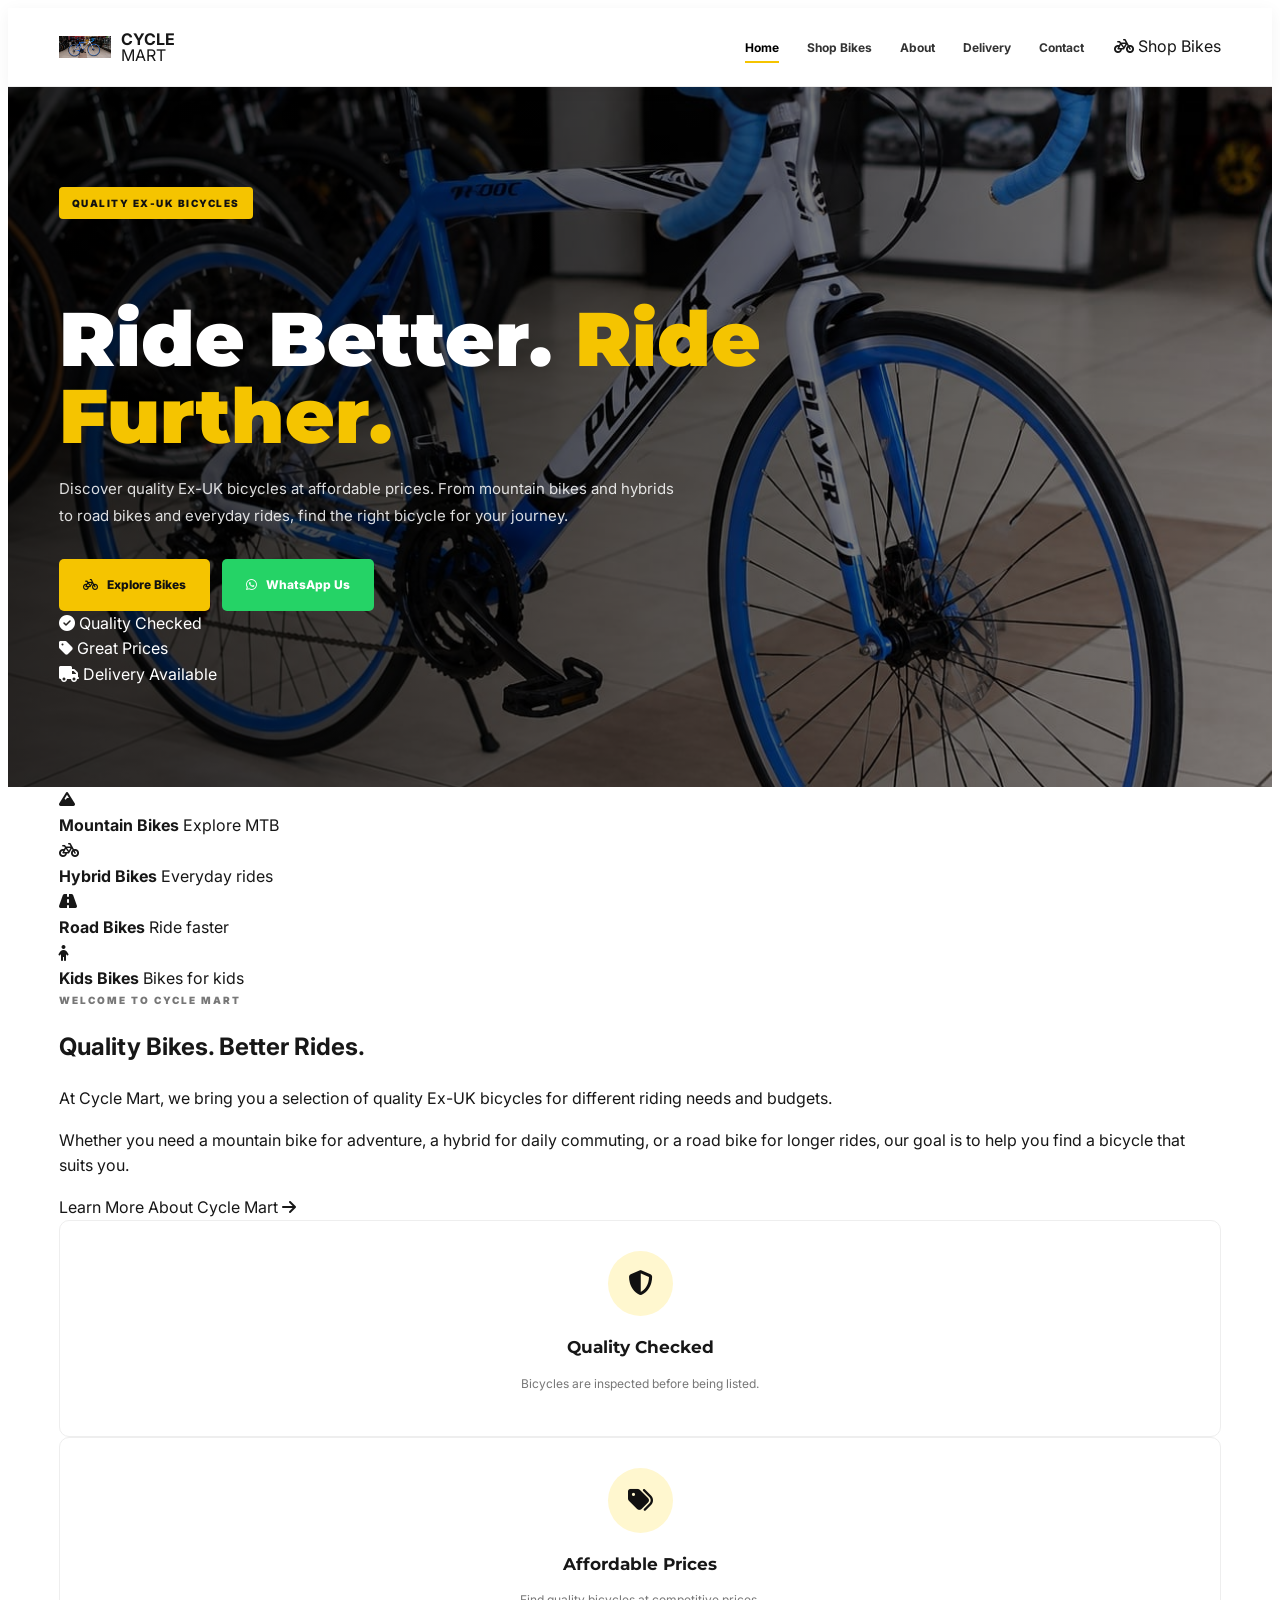
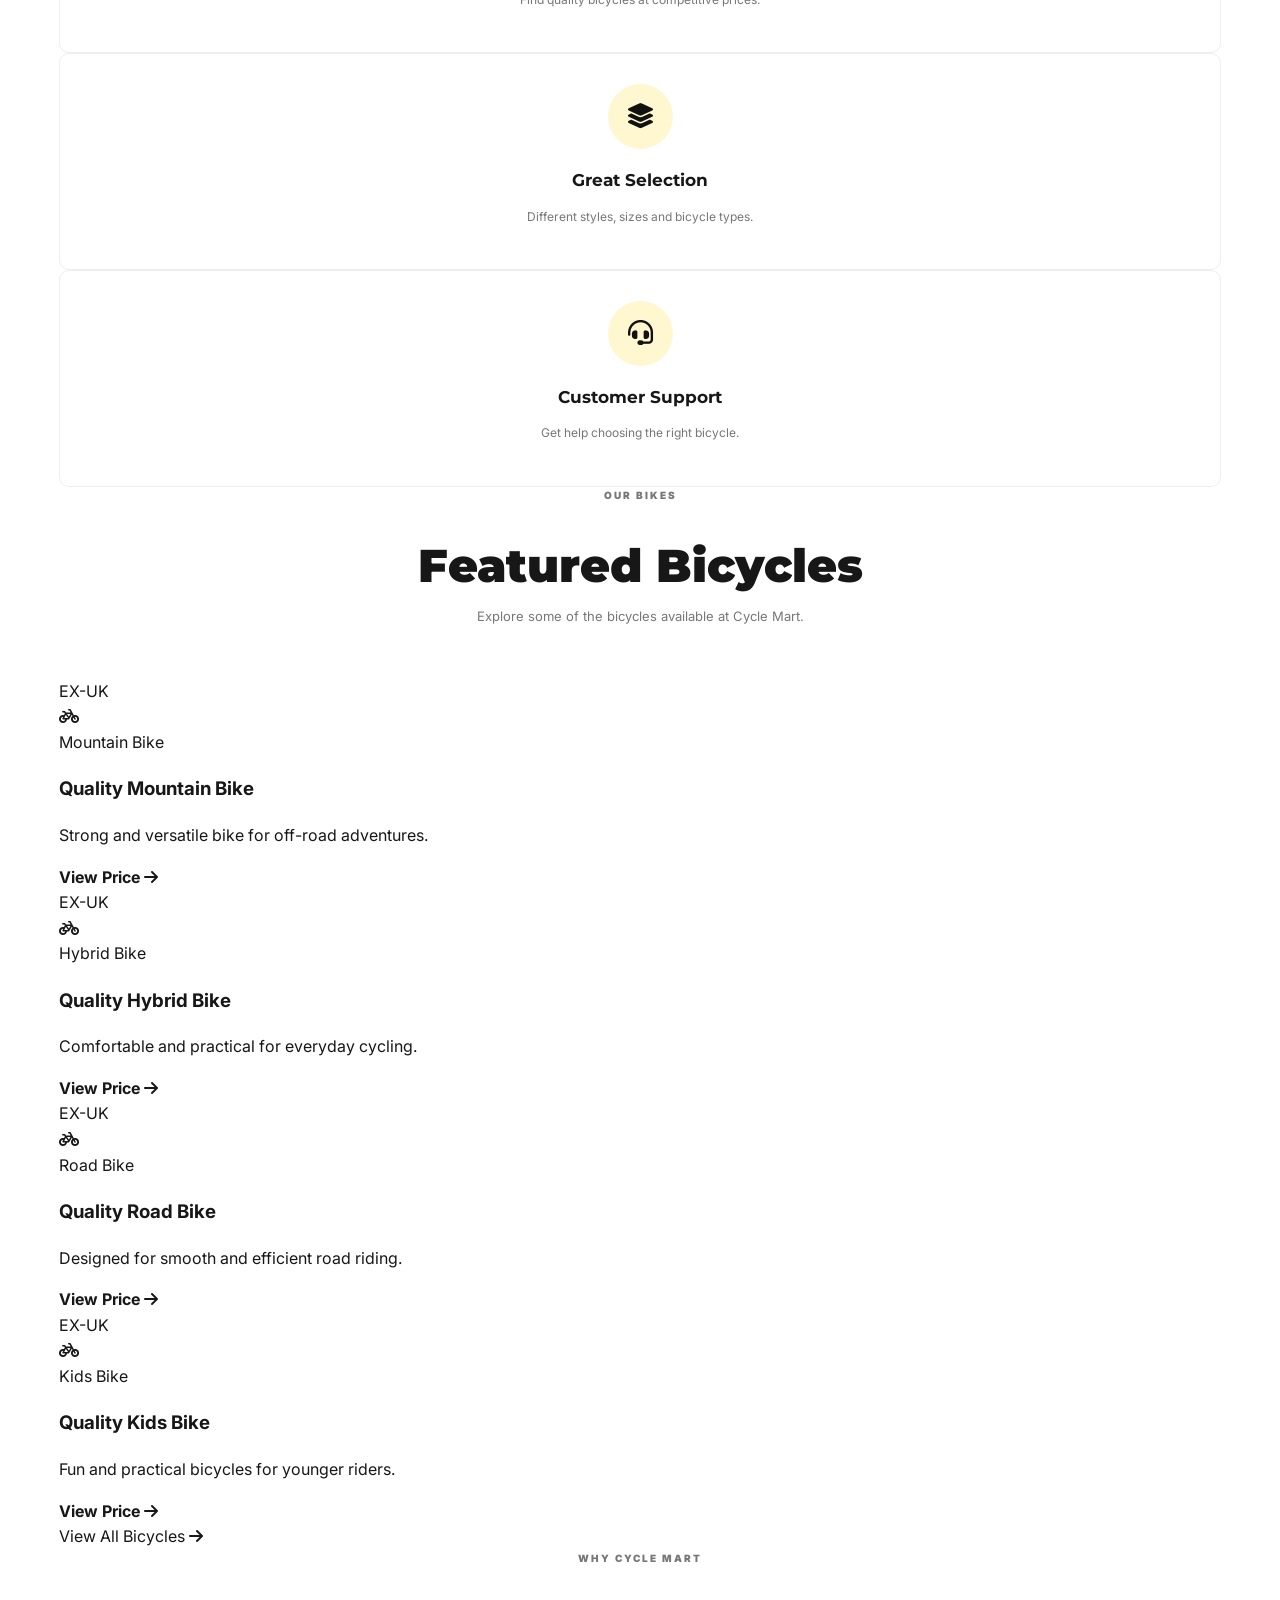
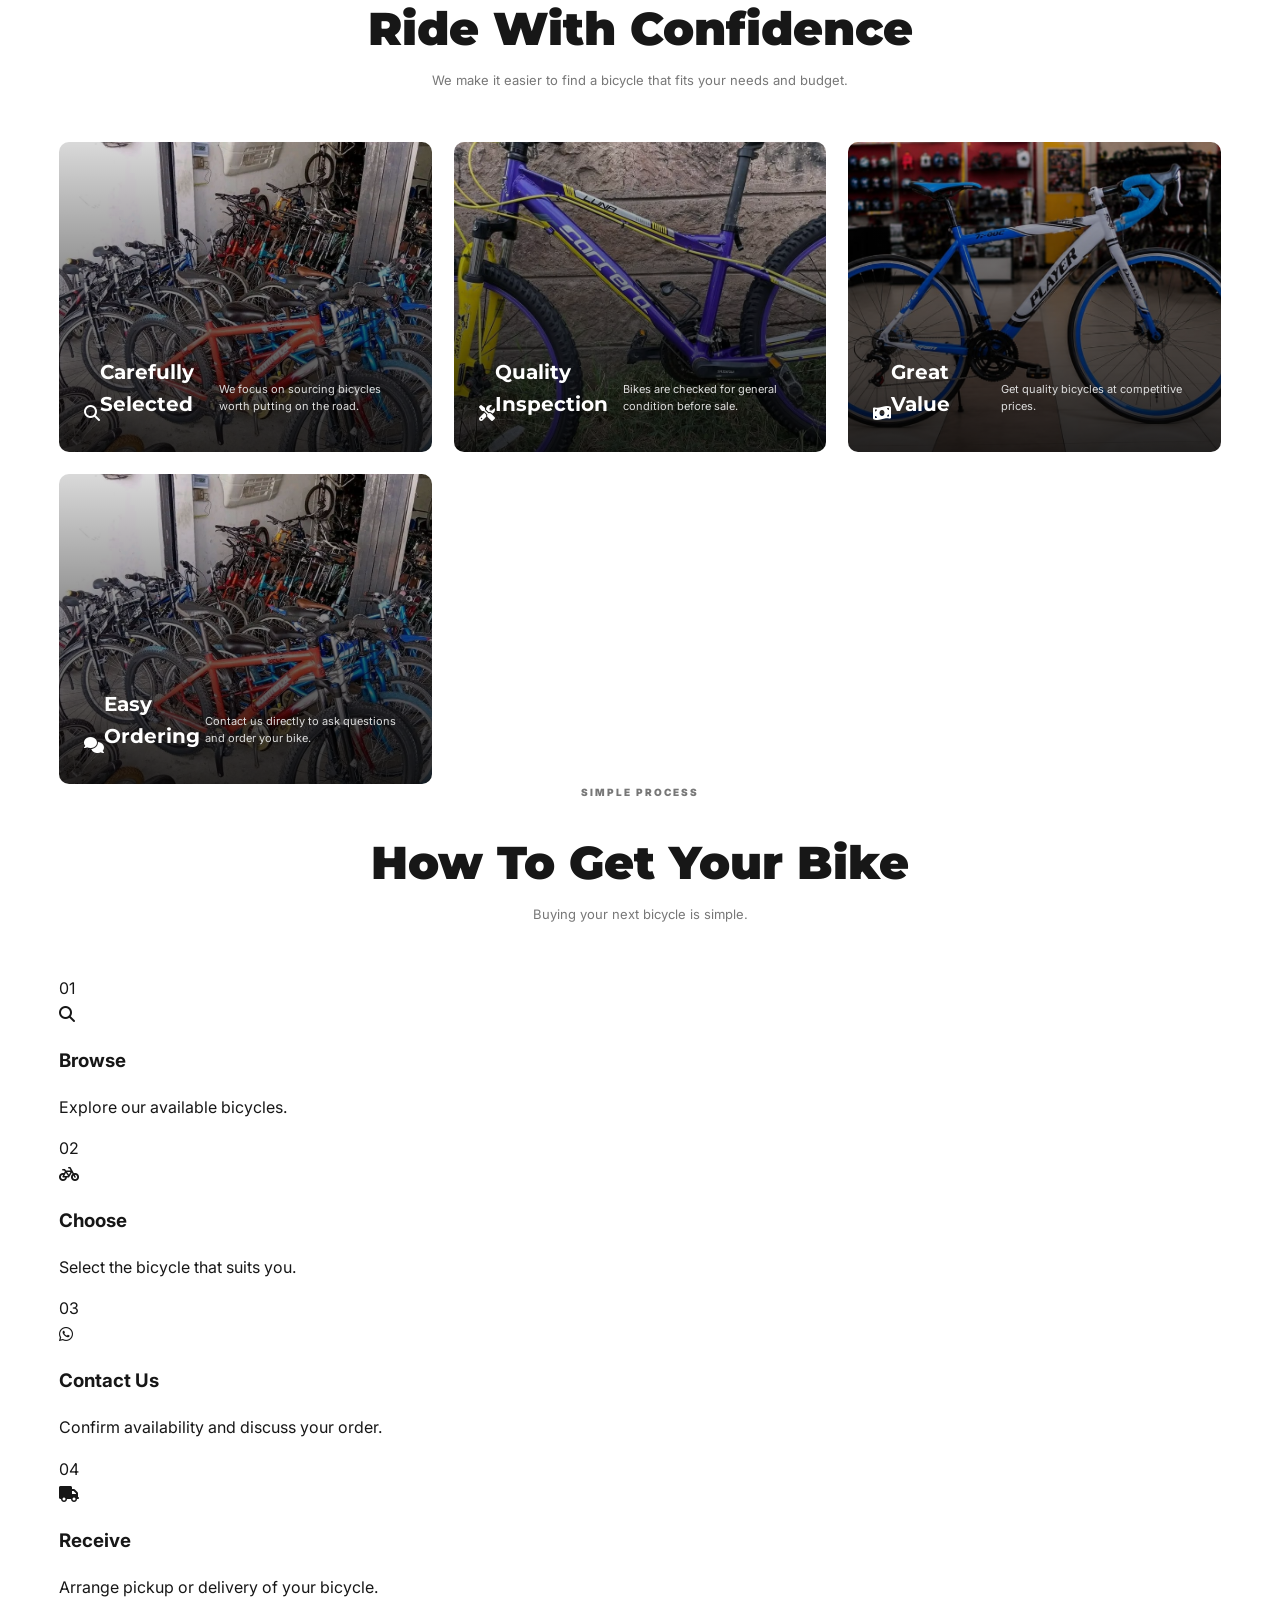
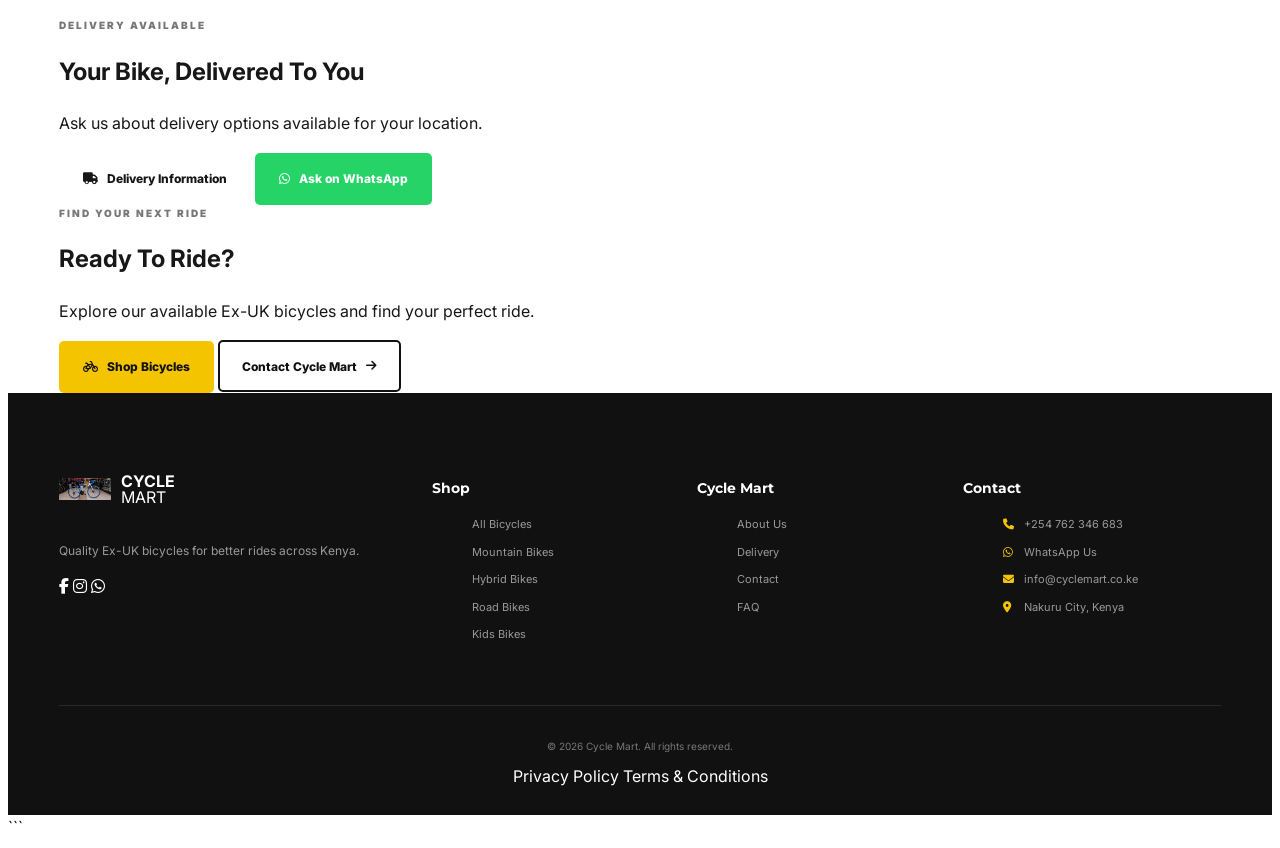
==== index.html @ 70049167 "first commit" ====
<!DOCTYPE html>
<html lang="en">

<head>

    <!-- =====================================================
         BASIC SETTINGS
    ====================================================== -->

    <meta charset="UTF-8">

    <meta
        name="viewport"
        content="width=device-width, initial-scale=1.0"
    >

    <meta
        name="description"
        content="Cycle Mart Kenya offers quality Ex-UK bicycles for sale in Kenya. Shop mountain bikes, hybrid bikes, road bikes, kids bikes and more. Affordable bicycles with delivery available."
    >

    <meta
        name="keywords"
        content="Cycle Mart Kenya, Ex-UK bicycles Kenya, bicycles for sale Kenya, bikes for sale Kenya, used bicycles Kenya, mountain bikes Kenya, hybrid bikes Kenya, road bikes Kenya, bicycles Nakuru, bikes Nakuru"
    >

    <meta
        name="author"
        content="Cycle Mart"
    >

    <meta
        name="robots"
        content="index, follow"
    >

    <meta
        name="googlebot"
        content="index, follow"
    >

    <meta
        name="theme-color"
        content="#e53935"
    >


    <!-- =====================================================
         CANONICAL
    ====================================================== -->

    <link
        rel="canonical"
        href="https://cyclemart.co.ke/"
    >


    <!-- =====================================================
         TITLE
    ====================================================== -->

    <title>
        Cycle Mart Kenya | Quality Ex-UK Bicycles for Sale
    </title>


    <!-- =====================================================
         OPEN GRAPH SEO
    ====================================================== -->

    <meta
        property="og:type"
        content="website"
    >

    <meta
        property="og:title"
        content="Cycle Mart Kenya | Quality Ex-UK Bicycles for Sale"
    >

    <meta
        property="og:description"
        content="Shop quality Ex-UK bicycles in Kenya. Explore mountain bikes, hybrid bikes, road bikes, kids bikes and more at Cycle Mart."
    >

    <meta
        property="og:url"
        content="https://cyclemart.co.ke/"
    >

    <meta
        property="og:site_name"
        content="Cycle Mart"
    >

    <meta
        property="og:image"
        content="https://cyclemart.co.ke/images/hero/hero.jpg"
    >

    <meta
        property="og:image:alt"
        content="Cycle Mart Ex-UK bicycles"
    >

    <meta
        property="og:locale"
        content="en_KE"
    >


    <!-- =====================================================
         TWITTER / X SEO
    ====================================================== -->

    <meta
        name="twitter:card"
        content="summary_large_image"
    >

    <meta
        name="twitter:title"
        content="Cycle Mart Kenya | Quality Ex-UK Bicycles"
    >

    <meta
        name="twitter:description"
        content="Explore quality Ex-UK bicycles at Cycle Mart Kenya. Mountain bikes, hybrid bikes, road bikes, kids bikes and more."
    >

    <meta
        name="twitter:image"
        content="https://cyclemart.co.ke/images/hero/hero.jpg"
    >


    <!-- =====================================================
         GOOGLE FONTS
    ====================================================== -->

    <link
        rel="preconnect"
        href="https://fonts.googleapis.com"
    >

    <link
        rel="preconnect"
        href="https://fonts.gstatic.com"
        crossorigin
    >

    <link
        href="https://fonts.googleapis.com/css2?family=Inter:wght@400;500;600;700;800&family=Montserrat:wght@600;700;800;900&display=swap"
        rel="stylesheet"
    >


    <!-- =====================================================
         FONT AWESOME
    ====================================================== -->

    <link
        rel="stylesheet"
        href="https://cdnjs.cloudflare.com/ajax/libs/font-awesome/6.5.2/css/all.min.css"
    >


    <!-- =====================================================
         CSS
    ====================================================== -->

    <link
        rel="stylesheet"
        href="css/style.css"
    >

    <link
        rel="stylesheet"
        href="css/responsive.css"
    >

    <link
        rel="stylesheet"
        href="css/animations.css"
    >


    <!-- =====================================================
         STRUCTURED DATA
    ====================================================== -->

    <script type="application/ld+json">
    {
        "@context": "https://schema.org",
        "@type": "Store",

        "name": "Cycle Mart",

        "description": "Cycle Mart sells quality Ex-UK bicycles in Kenya, including mountain bikes, hybrid bikes, road bikes, kids bikes and other bicycle types.",

        "url": "https://cyclemart.co.ke/",

        "logo": "https://cyclemart.co.ke/images/logo/cycle-mart-logo.jpg",

        "image": "https://cyclemart.co.ke/images/hero/hero.jpg",

        "telephone": "+254762346683",

        "priceRange": "KSh",

        "currenciesAccepted": "KES",

        "paymentAccepted": "Cash, Mobile Money",

        "areaServed": {
            "@type": "Country",
            "name": "Kenya"
        },

        "address": {
            "@type": "PostalAddress",
            "addressLocality": "Nakuru",
            "addressCountry": "KE"
        },

        "sameAs": []
    }
    </script>

</head>


<body>


    <!-- =====================================================
         HEADER
    ====================================================== -->

    <header class="header">

        <div class="container nav-container">


            <!-- LOGO -->

            <a
                href="index.html"
                class="logo"
                aria-label="Cycle Mart Home"
            >

                <img
                    src="images/logo/cycle-mart-logo.jpg"
                    alt="Cycle Mart Logo"
                >

                <div class="logo-text">

                    <strong>
                        CYCLE
                    </strong>

                    <span>
                        MART
                    </span>

                </div>

            </a>


            <!-- NAVIGATION -->

            <nav
                class="navbar"
                id="navbar"
                aria-label="Main navigation"
            >

                <ul class="nav-links">

                    <li>
                        <a
                            href="index.html"
                            class="active"
                        >
                            Home
                        </a>
                    </li>

                    <li>
                        <a href="shop.html">
                            Shop Bikes
                        </a>
                    </li>

                    <li>
                        <a href="about.html">
                            About
                        </a>
                    </li>

                    <li>
                        <a href="delivery.html">
                            Delivery
                        </a>
                    </li>

                    <li>
                        <a href="contact.html">
                            Contact
                        </a>
                    </li>

                </ul>

            </nav>


            <!-- NAV ACTIONS -->

            <div class="nav-actions">

                <a
                    href="shop.html"
                    class="nav-shop-button"
                >

                    <i class="fa-solid fa-bicycle"></i>

                    Shop Bikes

                </a>


                <button
                    type="button"
                    class="menu-toggle"
                    id="menuToggle"
                    aria-label="Open navigation menu"
                    aria-expanded="false"
                >

                    <span></span>
                    <span></span>
                    <span></span>

                </button>

            </div>

        </div>

    </header>


    <!-- =====================================================
         MAIN
    ====================================================== -->

    <main>


        <!-- =================================================
             HERO SECTION
        ================================================== -->

        <section
            class="hero"
            style="
                background-image:
                    linear-gradient(
                        90deg,
                        rgba(0, 0, 0, 0.80),
                        rgba(0, 0, 0, 0.38)
                    ),
                    url('images/hero/hero.jpg');
                background-position: center center;
                background-size: cover;
                background-repeat: no-repeat;
            "
        >

            <div class="hero-overlay"></div>

            <div class="container hero-container">

                <div class="hero-content">

                    <span class="hero-label">
                        QUALITY EX-UK BICYCLES
                    </span>


                    <h1>
                        Ride Better.
                        <span>Ride Further.</span>
                    </h1>


                    <p>
                        Discover quality Ex-UK bicycles
                        at affordable prices. From mountain
                        bikes and hybrids to road bikes and
                        everyday rides, find the right bicycle
                        for your journey.
                    </p>


                    <div class="hero-buttons">

                        <a
                            href="shop.html"
                            class="btn btn-primary"
                        >

                            <i class="fa-solid fa-bicycle"></i>

                            Explore Bikes

                        </a>


                        <a
                            href="https://wa.me/254762346683?text=Hello%20Cycle%20Mart%2C%20I%20would%20like%20to%20see%20your%20available%20bicycles"
                            class="btn btn-whatsapp"
                            target="_blank"
                            rel="noopener noreferrer"
                        >

                            <i class="fa-brands fa-whatsapp"></i>

                            WhatsApp Us

                        </a>

                    </div>


                    <!-- HERO TRUST POINTS -->

                    <div class="hero-trust">

                        <div class="trust-item">

                            <i class="fa-solid fa-circle-check"></i>

                            <span>
                                Quality Checked
                            </span>

                        </div>


                        <div class="trust-item">

                            <i class="fa-solid fa-tag"></i>

                            <span>
                                Great Prices
                            </span>

                        </div>


                        <div class="trust-item">

                            <i class="fa-solid fa-truck"></i>

                            <span>
                                Delivery Available
                            </span>

                        </div>

                    </div>

                </div>

            </div>

        </section>


        <!-- =================================================
             QUICK CATEGORY BAR
        ================================================== -->

        <section class="category-bar">

            <div class="container">

                <div class="category-grid">


                    <a
                        href="shop.html?category=mountain"
                        class="category-item"
                    >

                        <div class="category-icon">

                            <i class="fa-solid fa-mountain"></i>

                        </div>

                        <div>

                            <strong>
                                Mountain Bikes
                            </strong>

                            <span>
                                Explore MTB
                            </span>

                        </div>

                    </a>


                    <a
                        href="shop.html?category=hybrid"
                        class="category-item"
                    >

                        <div class="category-icon">

                            <i class="fa-solid fa-bicycle"></i>

                        </div>

                        <div>

                            <strong>
                                Hybrid Bikes
                            </strong>

                            <span>
                                Everyday rides
                            </span>

                        </div>

                    </a>


                    <a
                        href="shop.html?category=road"
                        class="category-item"
                    >

                        <div class="category-icon">

                            <i class="fa-solid fa-road"></i>

                        </div>

                        <div>

                            <strong>
                                Road Bikes
                            </strong>

                            <span>
                                Ride faster
                            </span>

                        </div>

                    </a>


                    <a
                        href="shop.html?category=kids"
                        class="category-item"
                    >

                        <div class="category-icon">

                            <i class="fa-solid fa-child"></i>

                        </div>

                        <div>

                            <strong>
                                Kids Bikes
                            </strong>

                            <span>
                                Bikes for kids
                            </span>

                        </div>

                    </a>

                </div>

            </div>

        </section>


        <!-- =================================================
             INTRODUCTION
        ================================================== -->

        <section class="intro-section">

            <div class="container">

                <div class="intro-grid">


                    <div class="intro-content">

                        <span class="section-label">
                            WELCOME TO CYCLE MART
                        </span>


                        <h2>
                            Quality Bikes.
                            <span>Better Rides.</span>
                        </h2>


                        <p>
                            At Cycle Mart, we bring you a
                            selection of quality Ex-UK bicycles
                            for different riding needs and
                            budgets.
                        </p>


                        <p>
                            Whether you need a mountain bike
                            for adventure, a hybrid for daily
                            commuting, or a road bike for
                            longer rides, our goal is to help
                            you find a bicycle that suits you.
                        </p>


                        <a
                            href="about.html"
                            class="text-link"
                        >

                            Learn More About Cycle Mart

                            <i class="fa-solid fa-arrow-right"></i>

                        </a>

                    </div>


                    <div class="intro-features">


                        <div class="feature-card">

                            <div class="feature-icon">

                                <i class="fa-solid fa-shield-halved"></i>

                            </div>

                            <div>

                                <h3>
                                    Quality Checked
                                </h3>

                                <p>
                                    Bicycles are inspected
                                    before being listed.
                                </p>

                            </div>

                        </div>


                        <div class="feature-card">

                            <div class="feature-icon">

                                <i class="fa-solid fa-tags"></i>

                            </div>

                            <div>

                                <h3>
                                    Affordable Prices
                                </h3>

                                <p>
                                    Find quality bicycles
                                    at competitive prices.
                                </p>

                            </div>

                        </div>


                        <div class="feature-card">

                            <div class="feature-icon">

                                <i class="fa-solid fa-layer-group"></i>

                            </div>

                            <div>

                                <h3>
                                    Great Selection
                                </h3>

                                <p>
                                    Different styles, sizes
                                    and bicycle types.
                                </p>

                            </div>

                        </div>


                        <div class="feature-card">

                            <div class="feature-icon">

                                <i class="fa-solid fa-headset"></i>

                            </div>

                            <div>

                                <h3>
                                    Customer Support
                                </h3>

                                <p>
                                    Get help choosing the
                                    right bicycle.
                                </p>

                            </div>

                        </div>

                    </div>

                </div>

            </div>

        </section>


        <!-- =================================================
             FEATURED BIKES
        ================================================== -->

        <section class="featured-section">

            <div class="container">


                <div class="section-heading">

                    <span class="section-label">
                        OUR BIKES
                    </span>

                    <h2>
                        Featured Bicycles
                    </h2>

                    <p>
                        Explore some of the bicycles
                        available at Cycle Mart.
                    </p>

                </div>


                <div
                    class="featured-grid"
                    id="featuredProducts"
                >


                    <!-- BIKE 1 -->

                    <article class="bike-card">

                        <div class="bike-image">

                            <span class="bike-badge">
                                EX-UK
                            </span>

                            <div class="bike-placeholder">

                                <i class="fa-solid fa-bicycle"></i>

                            </div>

                        </div>


                        <div class="bike-info">

                            <span class="bike-category">
                                Mountain Bike
                            </span>

                            <h3>
                                Quality Mountain Bike
                            </h3>

                            <p>
                                Strong and versatile bike
                                for off-road adventures.
                            </p>


                            <div class="bike-bottom">

                                <strong>
                                    View Price
                                </strong>

                                <a
                                    href="shop.html?category=mountain"
                                    aria-label="View mountain bikes"
                                >

                                    <i class="fa-solid fa-arrow-right"></i>

                                </a>

                            </div>

                        </div>

                    </article>


                    <!-- BIKE 2 -->

                    <article class="bike-card">

                        <div class="bike-image">

                            <span class="bike-badge">
                                EX-UK
                            </span>

                            <div class="bike-placeholder">

                                <i class="fa-solid fa-bicycle"></i>

                            </div>

                        </div>


                        <div class="bike-info">

                            <span class="bike-category">
                                Hybrid Bike
                            </span>

                            <h3>
                                Quality Hybrid Bike
                            </h3>

                            <p>
                                Comfortable and practical
                                for everyday cycling.
                            </p>


                            <div class="bike-bottom">

                                <strong>
                                    View Price
                                </strong>

                                <a
                                    href="shop.html?category=hybrid"
                                    aria-label="View hybrid bikes"
                                >

                                    <i class="fa-solid fa-arrow-right"></i>

                                </a>

                            </div>

                        </div>

                    </article>


                    <!-- BIKE 3 -->

                    <article class="bike-card">

                        <div class="bike-image">

                            <span class="bike-badge">
                                EX-UK
                            </span>

                            <div class="bike-placeholder">

                                <i class="fa-solid fa-bicycle"></i>

                            </div>

                        </div>


                        <div class="bike-info">

                            <span class="bike-category">
                                Road Bike
                            </span>

                            <h3>
                                Quality Road Bike
                            </h3>

                            <p>
                                Designed for smooth and
                                efficient road riding.
                            </p>


                            <div class="bike-bottom">

                                <strong>
                                    View Price
                                </strong>

                                <a
                                    href="shop.html?category=road"
                                    aria-label="View road bikes"
                                >

                                    <i class="fa-solid fa-arrow-right"></i>

                                </a>

                            </div>

                        </div>

                    </article>


                    <!-- BIKE 4 -->

                    <article class="bike-card">

                        <div class="bike-image">

                            <span class="bike-badge">
                                EX-UK
                            </span>

                            <div class="bike-placeholder">

                                <i class="fa-solid fa-bicycle"></i>

                            </div>

                        </div>


                        <div class="bike-info">

                            <span class="bike-category">
                                Kids Bike
                            </span>

                            <h3>
                                Quality Kids Bike
                            </h3>

                            <p>
                                Fun and practical bicycles
                                for younger riders.
                            </p>


                            <div class="bike-bottom">

                                <strong>
                                    View Price
                                </strong>

                                <a
                                    href="shop.html?category=kids"
                                    aria-label="View kids bikes"
                                >

                                    <i class="fa-solid fa-arrow-right"></i>

                                </a>

                            </div>

                        </div>

                    </article>

                </div>


                <div class="section-button">

                    <a
                        href="shop.html"
                        class="dark-button"
                    >

                        View All Bicycles

                        <i class="fa-solid fa-arrow-right"></i>

                    </a>

                </div>

            </div>

        </section>


        <!-- =================================================
             WHY CHOOSE US
        ================================================== -->

        <section class="why-section">

            <div class="container">


                <div class="section-heading light-heading">

                    <span class="section-label">
                        WHY CYCLE MART
                    </span>

                    <h2>
                        Ride With Confidence
                    </h2>

                    <p>
                        We make it easier to find a bicycle
                        that fits your needs and budget.
                    </p>

                </div>


                <div class="why-grid">


                    <div class="why-card">

                        <div class="why-icon">

                            <i class="fa-solid fa-magnifying-glass"></i>

                        </div>

                        <h3>
                            Carefully Selected
                        </h3>

                        <p>
                            We focus on sourcing bicycles
                            worth putting on the road.
                        </p>

                    </div>


                    <div class="why-card">

                        <div class="why-icon">

                            <i class="fa-solid fa-screwdriver-wrench"></i>

                        </div>

                        <h3>
                            Quality Inspection
                        </h3>

                        <p>
                            Bikes are checked for general
                            condition before sale.
                        </p>

                    </div>


                    <div class="why-card">

                        <div class="why-icon">

                            <i class="fa-solid fa-money-bill-wave"></i>

                        </div>

                        <h3>
                            Great Value
                        </h3>

                        <p>
                            Get quality bicycles at
                            competitive prices.
                        </p>

                    </div>


                    <div class="why-card">

                        <div class="why-icon">

                            <i class="fa-solid fa-comments"></i>

                        </div>

                        <h3>
                            Easy Ordering
                        </h3>

                        <p>
                            Contact us directly to ask
                            questions and order your bike.
                        </p>

                    </div>

                </div>

            </div>

        </section>


        <!-- =================================================
             HOW IT WORKS
        ================================================== -->

        <section class="how-section">

            <div class="container">


                <div class="section-heading">

                    <span class="section-label">
                        SIMPLE PROCESS
                    </span>

                    <h2>
                        How To Get Your Bike
                    </h2>

                    <p>
                        Buying your next bicycle is simple.
                    </p>

                </div>


                <div class="steps-grid">


                    <div class="step">

                        <div class="step-number">
                            01
                        </div>

                        <i class="fa-solid fa-magnifying-glass"></i>

                        <h3>
                            Browse
                        </h3>

                        <p>
                            Explore our available
                            bicycles.
                        </p>

                    </div>


                    <div class="step">

                        <div class="step-number">
                            02
                        </div>

                        <i class="fa-solid fa-bicycle"></i>

                        <h3>
                            Choose
                        </h3>

                        <p>
                            Select the bicycle that
                            suits you.
                        </p>

                    </div>


                    <div class="step">

                        <div class="step-number">
                            03
                        </div>

                        <i class="fa-brands fa-whatsapp"></i>

                        <h3>
                            Contact Us
                        </h3>

                        <p>
                            Confirm availability and
                            discuss your order.
                        </p>

                    </div>


                    <div class="step">

                        <div class="step-number">
                            04
                        </div>

                        <i class="fa-solid fa-truck"></i>

                        <h3>
                            Receive
                        </h3>

                        <p>
                            Arrange pickup or delivery
                            of your bicycle.
                        </p>

                    </div>

                </div>

            </div>

        </section>


        <!-- =================================================
             DELIVERY CTA
        ================================================== -->

        <section class="delivery-cta">

            <div class="container">

                <div class="delivery-cta-content">


                    <div>

                        <span class="section-label">
                            DELIVERY AVAILABLE
                        </span>

                        <h2>
                            Your Bike, Delivered To You
                        </h2>

                        <p>
                            Ask us about delivery options
                            available for your location.
                        </p>

                    </div>


                    <div class="delivery-cta-actions">

                        <a
                            href="delivery.html"
                            class="btn btn-light"
                        >

                            <i class="fa-solid fa-truck"></i>

                            Delivery Information

                        </a>


                        <a
                            href="https://wa.me/254762346683?text=Hello%20Cycle%20Mart%2C%20I%20would%20like%20to%20ask%20about%20bicycle%20delivery"
                            class="btn btn-whatsapp"
                            target="_blank"
                            rel="noopener noreferrer"
                        >

                            <i class="fa-brands fa-whatsapp"></i>

                            Ask on WhatsApp

                        </a>

                    </div>

                </div>

            </div>

        </section>


        <!-- =================================================
             FINAL CTA
        ================================================== -->

        <section class="final-cta">

            <div class="container">

                <div class="final-cta-content">

                    <span class="section-label">
                        FIND YOUR NEXT RIDE
                    </span>


                    <h2>
                        Ready To Ride?
                    </h2>


                    <p>
                        Explore our available Ex-UK bicycles
                        and find your perfect ride.
                    </p>


                    <div class="final-buttons">

                        <a
                            href="shop.html"
                            class="btn btn-primary"
                        >

                            <i class="fa-solid fa-bicycle"></i>

                            Shop Bicycles

                        </a>


                        <a
                            href="contact.html"
                            class="btn btn-outline"
                        >

                            Contact Cycle Mart

                            <i class="fa-solid fa-arrow-right"></i>

                        </a>

                    </div>

                </div>

            </div>

        </section>

    </main>


    <!-- =====================================================
         FOOTER
    ====================================================== -->

    <footer class="footer">

        <div class="container">

            <div class="footer-grid">


                <!-- BRAND -->

                <div class="footer-brand">

                    <a
                        href="index.html"
                        class="logo"
                    >

                        <img
                            src="images/logo/cycle-mart-logo.jpg"
                            alt="Cycle Mart Logo"
                        >

                        <div class="logo-text">

                            <strong>
                                CYCLE
                            </strong>

                            <span>
                                MART
                            </span>

                        </div>

                    </a>


                    <p>
                        Quality Ex-UK bicycles for
                        better rides across Kenya.
                    </p>


                    <div class="footer-socials">

                        <a
                            href="#"
                            aria-label="Facebook"
                        >

                            <i class="fa-brands fa-facebook-f"></i>

                        </a>


                        <a
                            href="#"
                            aria-label="Instagram"
                        >

                            <i class="fa-brands fa-instagram"></i>

                        </a>


                        <a
                            href="https://wa.me/254762346683"
                            aria-label="WhatsApp"
                            target="_blank"
                            rel="noopener noreferrer"
                        >

                            <i class="fa-brands fa-whatsapp"></i>

                        </a>

                    </div>

                </div>


                <!-- SHOP -->

                <div class="footer-column">

                    <h3>
                        Shop
                    </h3>

                    <ul>

                        <li>
                            <a href="shop.html">
                                All Bicycles
                            </a>
                        </li>

                        <li>
                            <a href="shop.html?category=mountain">
                                Mountain Bikes
                            </a>
                        </li>

                        <li>
                            <a href="shop.html?category=hybrid">
                                Hybrid Bikes
                            </a>
                        </li>

                        <li>
                            <a href="shop.html?category=road">
                                Road Bikes
                            </a>
                        </li>

                        <li>
                            <a href="shop.html?category=kids">
                                Kids Bikes
                            </a>
                        </li>

                    </ul>

                </div>


                <!-- COMPANY -->

                <div class="footer-column">

                    <h3>
                        Cycle Mart
                    </h3>

                    <ul>

                        <li>
                            <a href="about.html">
                                About Us
                            </a>
                        </li>

                        <li>
                            <a href="delivery.html">
                                Delivery
                            </a>
                        </li>

                        <li>
                            <a href="contact.html">
                                Contact
                            </a>
                        </li>

                        <li>
                            <a href="faq.html">
                                FAQ
                            </a>
                        </li>

                    </ul>

                </div>


                <!-- CONTACT -->

                <div class="footer-column">

                    <h3>
                        Contact
                    </h3>

                    <ul>

                        <li>

                            <i class="fa-solid fa-phone"></i>

                            <a href="tel:+254762346683">
                                +254 762 346 683
                            </a>

                        </li>


                        <li>

                            <i class="fa-brands fa-whatsapp"></i>

                            <a
                                href="https://wa.me/254762346683"
                                target="_blank"
                                rel="noopener noreferrer"
                            >
                                WhatsApp Us
                            </a>

                        </li>


                        <li>

                            <i class="fa-solid fa-envelope"></i>

                            <a href="mailto:info@cyclemart.co.ke">
                                info@cyclemart.co.ke
                            </a>

                        </li>


                        <li>

                            <i class="fa-solid fa-location-dot"></i>

                            Nakuru City, Kenya

                        </li>

                    </ul>

                </div>

            </div>


            <!-- FOOTER BOTTOM -->

            <div class="footer-bottom">

                <p>
                    ©
                    <span id="currentYear"></span>
                    Cycle Mart.
                    All rights reserved.
                </p>


                <div class="footer-bottom-links">

                    <a href="#">
                        Privacy Policy
                    </a>

                    <a href="#">
                        Terms &amp; Conditions
                    </a>

                </div>

            </div>

        </div>

    </footer>


    <!-- =====================================================
         MOBILE BOTTOM NAVIGATION
    ====================================================== -->

    <nav
        class="mobile-bottom-nav"
        aria-label="Mobile navigation"
    >

        <a
            href="index.html"
            class="mobile-nav-item active"
        >

            <i class="fa-solid fa-house"></i>

            <span>
                Home
            </span>

        </a>


        <a
            href="shop.html"
            class="mobile-nav-item"
        >

            <i class="fa-solid fa-bicycle"></i>

            <span>
                Bikes
            </span>

        </a>


        <a
            href="about.html"
            class="mobile-nav-item"
        >

            <i class="fa-solid fa-store"></i>

            <span>
                About
            </span>

        </a>


        <a
            href="delivery.html"
            class="mobile-nav-item"
        >

            <i class="fa-solid fa-truck"></i>

            <span>
                Delivery
            </span>

        </a>


        <a
            href="contact.html"
            class="mobile-nav-item"
        >

            <i class="fa-solid fa-phone"></i>

            <span>
                Contact
            </span>

        </a>

    </nav>


    <!-- =====================================================
         JAVASCRIPT
    ====================================================== -->

    <script src="js/menu.js"></script>

    <script src="js/main.js"></script>


    <!-- =====================================================
         CURRENT YEAR
    ====================================================== -->

    <script>

        document.addEventListener(
            "DOMContentLoaded",
            function () {

                const year =
                    document.getElementById(
                        "currentYear"
                    );

                if (year) {

                    year.textContent =
                        new Date().getFullYear();

                }

            }
        );

    </script>


</body>

</html>
```
---- css/style.css ----
css
/* =========================================================
   CYCLE MART
   MAIN WEBSITE STYLESHEET
   EX-UK BICYCLES | NAKURU, KENYA
   ========================================================= */


/* =========================================================
   1. RESET
   ========================================================= */

* {
    margin: 0;
    padding: 0;
    box-sizing: border-box;
}

html {
    scroll-behavior: smooth;
}

body {
    font-family: "Inter", Arial, sans-serif;
    background: #ffffff;
    color: #171717;
    line-height: 1.6;
    overflow-x: hidden;
}

img {
    max-width: 100%;
    display: block;
}

a {
    color: inherit;
    text-decoration: none;
}

button,
input,
textarea,
select {
    font: inherit;
}

button {
    cursor: pointer;
}

ul {
    list-style: none;
}


/* =========================================================
   2. GLOBAL VARIABLES
   ========================================================= */

:root {
    --primary: #111111;
    --secondary: #f5c400;
    --secondary-dark: #d9a900;
    --white: #ffffff;
    --light: #f7f7f7;
    --light-gray: #eeeeee;
    --gray: #777777;
    --dark-gray: #333333;
    --success: #25d366;
    --danger: #d71920;

    --container: 1200px;

    --radius-sm: 5px;
    --radius-md: 10px;
    --radius-lg: 16px;

    --shadow-sm: 0 5px 18px rgba(0, 0, 0, 0.06);
    --shadow-md: 0 12px 35px rgba(0, 0, 0, 0.10);
    --shadow-lg: 0 20px 50px rgba(0, 0, 0, 0.15);

    --transition: 0.3s ease;
}


/* =========================================================
   3. CONTAINER
   ========================================================= */

.container {
    width: min(92%, var(--container));
    margin: 0 auto;
}


/* =========================================================
   4. HEADER
   ========================================================= */

.header {
    position: sticky;
    top: 0;
    z-index: 9999;
    width: 100%;
    background: rgba(255, 255, 255, 0.97);
    border-bottom: 1px solid #eeeeee;
    box-shadow: 0 3px 15px rgba(0, 0, 0, 0.05);
    backdrop-filter: blur(12px);
}

.nav-container {
    min-height: 78px;
    display: flex;
    align-items: center;
    justify-content: space-between;
    gap: 30px;
}


/* =========================================================
   LOGO
   ========================================================= */

.logo {
    display: inline-flex;
    align-items: center;
    gap: 10px;
    flex-shrink: 0;
}

.logo img {
    width: 52px;
    height: 52px;
    object-fit: contain;
    border-radius: 8px;
}

.logo-text {
    display: flex;
    flex-direction: column;
    line-height: 1;
}

.logo-title {
    font-family: "Montserrat", Arial, sans-serif;
    font-size: 22px;
    font-weight: 900;
    letter-spacing: 1px;
    color: #111111;
}

.logo-subtitle {
    margin-top: 4px;
    color: #777777;
    font-size: 9px;
    font-weight: 800;
    letter-spacing: 3px;
}


/* =========================================================
   NAVIGATION
   ========================================================= */

.navbar {
    margin-left: auto;
}

.nav-links {
    display: flex;
    align-items: center;
    gap: 28px;
}

.nav-links a {
    position: relative;
    padding: 8px 0;
    color: #333333;
    font-size: 12px;
    font-weight: 700;
    transition: var(--transition);
}

.nav-links a::after {
    content: "";
    position: absolute;
    left: 0;
    bottom: 0;
    width: 0;
    height: 2px;
    background: var(--secondary);
    transition: var(--transition);
}

.nav-links a:hover,
.nav-links a.active {
    color: #000000;
}

.nav-links a:hover::after,
.nav-links a.active::after {
    width: 100%;
}


/* =========================================================
   NAV ACTIONS
   ========================================================= */

.nav-actions {
    display: flex;
    align-items: center;
    gap: 12px;
}

.nav-icon {
    width: 42px;
    height: 42px;
    display: grid;
    place-items: center;
    border-radius: 50%;
    background: #f5f5f5;
    color: #111111;
    transition: var(--transition);
}

.nav-icon:hover {
    background: var(--secondary);
    transform: translateY(-2px);
}

.menu-toggle {
    display: none;
    width: 42px;
    height: 42px;
    border: none;
    background: #111111;
    border-radius: 6px;
    padding: 9px;
}

.menu-toggle span {
    display: block;
    height: 2px;
    width: 100%;
    margin: 5px 0;
    background: #ffffff;
    transition: var(--transition);
}


/* =========================================================
   5. BUTTONS
   ========================================================= */

.btn {
    display: inline-flex;
    align-items: center;
    justify-content: center;
    gap: 9px;
    min-height: 48px;
    padding: 0 22px;
    border-radius: var(--radius-sm);
    border: 2px solid transparent;
    font-size: 12px;
    font-weight: 800;
    transition: var(--transition);
}

.btn-primary {
    background: var(--secondary);
    color: #111111;
}

.btn-primary:hover {
    background: var(--secondary-dark);
    transform: translateY(-2px);
    box-shadow: var(--shadow-sm);
}

.btn-dark {
    background: #111111;
    color: #ffffff;
}

.btn-dark:hover {
    background: #2b2b2b;
    transform: translateY(-2px);
}

.btn-outline {
    border-color: #111111;
    background: transparent;
    color: #111111;
}

.btn-outline:hover {
    background: #111111;
    color: #ffffff;
}

.btn-whatsapp {
    background: var(--success);
    color: #ffffff;
}

.btn-whatsapp:hover {
    background: #1ebe5d;
    transform: translateY(-2px);
}


/* =========================================================
   6. HERO
   ========================================================= */

.hero {
    position: relative;
    min-height: 700px;
    display: flex;
    align-items: center;

    background:
        linear-gradient(
            90deg,
            rgba(0, 0, 0, 0.78),
            rgba(0, 0, 0, 0.48),
            rgba(0, 0, 0, 0.20)
        ),
        url("../images/hero.jpg")
        center / cover no-repeat;

    color: #ffffff;
}

.hero-content {
    max-width: 720px;
    padding: 80px 0;
}

.hero-label {
    display: inline-block;
    margin-bottom: 18px;
    padding: 8px 13px;
    border-radius: 4px;
    background: var(--secondary);
    color: #111111;
    font-size: 10px;
    font-weight: 900;
    letter-spacing: 1.5px;
    text-transform: uppercase;
}

.hero h1 {
    margin-bottom: 20px;
    font-family: "Montserrat", Arial, sans-serif;
    font-size: clamp(42px, 7vw, 76px);
    font-weight: 900;
    line-height: 1.02;
}

.hero h1 span {
    color: var(--secondary);
}

.hero p {
    max-width: 620px;
    margin-bottom: 30px;
    color: rgba(255, 255, 255, 0.86);
    font-size: 15px;
    line-height: 1.8;
}

.hero-buttons {
    display: flex;
    flex-wrap: wrap;
    gap: 12px;
}


/* =========================================================
   7. PAGE HERO
   ========================================================= */

.page-hero {
    min-height: 330px;
    display: flex;
    align-items: center;
    background:
        linear-gradient(
            rgba(0, 0, 0, 0.72),
            rgba(0, 0, 0, 0.72)
        ),
        url("../images/hero.jpg")
        center / cover no-repeat;
    color: #ffffff;
    text-align: center;
}

.page-hero-content {
    max-width: 800px;
    margin: auto;
}

.page-hero h1 {
    margin-bottom: 12px;
    font-family: "Montserrat", Arial, sans-serif;
    font-size: clamp(34px, 5vw, 58px);
    font-weight: 900;
}

.page-hero p {
    max-width: 650px;
    margin: auto;
    color: #dddddd;
    font-size: 14px;
}


/* =========================================================
   8. SECTION DEFAULTS
   ========================================================= */

.section {
    padding: 90px 0;
}

.section-light {
    background: #f7f7f7;
}

.section-dark {
    background: #111111;
    color: #ffffff;
}

.section-heading {
    max-width: 700px;
    margin: 0 auto 50px;
    text-align: center;
}

.section-label {
    display: block;
    margin-bottom: 10px;
    color: #777777;
    font-size: 10px;
    font-weight: 900;
    letter-spacing: 2px;
    text-transform: uppercase;
}

.section-dark .section-label {
    color: #bbbbbb;
}

.section-heading h2 {
    margin-bottom: 14px;
    font-family: "Montserrat", Arial, sans-serif;
    font-size: clamp(30px, 4vw, 46px);
    font-weight: 900;
    line-height: 1.1;
}

.section-heading p {
    color: #777777;
    font-size: 13px;
    line-height: 1.8;
}

.section-dark .section-heading p {
    color: #aaaaaa;
}


/* =========================================================
   9. FEATURE CARDS
   ========================================================= */

.features-grid {
    display: grid;
    grid-template-columns: repeat(4, 1fr);
    gap: 20px;
}

.feature-card {
    padding: 30px 24px;
    border: 1px solid #eeeeee;
    border-radius: var(--radius-md);
    background: #ffffff;
    text-align: center;
    transition: var(--transition);
}

.feature-card:hover {
    transform: translateY(-6px);
    box-shadow: var(--shadow-md);
}

.feature-icon {
    width: 65px;
    height: 65px;
    margin: 0 auto 18px;
    display: grid;
    place-items: center;
    border-radius: 50%;
    background: #fff7cf;
    color: #111111;
    font-size: 25px;
}

.feature-card h3 {
    margin-bottom: 10px;
    font-family: "Montserrat", Arial, sans-serif;
    font-size: 17px;
}

.feature-card p {
    color: #777777;
    font-size: 12px;
    line-height: 1.7;
}


/* =========================================================
   10. PRODUCT GRID
   ========================================================= */

.products-grid,
.shop-grid {
    display: grid;
    grid-template-columns: repeat(4, 1fr);
    gap: 24px;
}

.product-card {
    overflow: hidden;
    border: 1px solid #eeeeee;
    border-radius: var(--radius-md);
    background: #ffffff;
    transition: var(--transition);
}

.product-card:hover {
    transform: translateY(-7px);
    box-shadow: var(--shadow-lg);
}

.product-image {
    position: relative;
    height: 270px;
    overflow: hidden;
    background: #f3f3f3;
}

.product-image img {
    width: 100%;
    height: 100%;
    object-fit: cover;
    transition: transform 0.5s ease;
}

.product-card:hover .product-image img {
    transform: scale(1.06);
}

.product-badge {
    position: absolute;
    top: 15px;
    left: 15px;
    padding: 6px 10px;
    border-radius: 4px;
    background: var(--secondary);
    color: #111111;
    font-size: 9px;
    font-weight: 900;
    text-transform: uppercase;
}

.product-info {
    padding: 20px;
}

.product-category {
    display: block;
    margin-bottom: 6px;
    color: #999999;
    font-size: 9px;
    font-weight: 800;
    letter-spacing: 1px;
    text-transform: uppercase;
}

.product-info h3 {
    margin-bottom: 8px;
    font-family: "Montserrat", Arial, sans-serif;
    font-size: 18px;
}

.product-info p {
    margin-bottom: 15px;
    color: #777777;
    font-size: 11px;
    line-height: 1.7;
}

.product-price {
    margin-bottom: 15px;
    font-family: "Montserrat", Arial, sans-serif;
    font-size: 21px;
    font-weight: 900;
}

.product-actions {
    display: flex;
    gap: 8px;
}

.product-actions .btn {
    flex: 1;
    min-height: 43px;
    padding: 0 12px;
    font-size: 10px;
}


/* =========================================================
   11. PRODUCT DETAIL
   ========================================================= */

.product-detail {
    padding: 90px 0;
}

.product-detail-grid {
    display: grid;
    grid-template-columns: 1fr 1fr;
    gap: 70px;
    align-items: start;
}

.product-gallery-main {
    overflow: hidden;
    border-radius: var(--radius-lg);
    background: #f5f5f5;
}

.product-gallery-main img {
    width: 100%;
    height: 550px;
    object-fit: cover;
}

.product-thumbnails {
    display: grid;
    grid-template-columns: repeat(5, 1fr);
    gap: 10px;
    margin-top: 12px;
}

.product-thumbnails img {
    width: 100%;
    height: 85px;
    object-fit: cover;
    border: 2px solid transparent;
    border-radius: 6px;
    cursor: pointer;
    transition: var(--transition);
}

.product-thumbnails img:hover,
.product-thumbnails img.active {
    border-color: var(--secondary);
}

.product-detail-info h1 {
    margin-bottom: 12px;
    font-family: "Montserrat", Arial, sans-serif;
    font-size: clamp(30px, 4vw, 48px);
    line-height: 1.1;
}

.product-detail-price {
    margin-bottom: 22px;
    font-family: "Montserrat", Arial, sans-serif;
    font-size: 28px;
    font-weight: 900;
}

.product-detail-info > p {
    margin-bottom: 25px;
    color: #666666;
    font-size: 14px;
    line-height: 1.9;
}

.product-specs {
    margin: 25px 0;
    border-top: 1px solid #eeeeee;
}

.spec-row {
    display: flex;
    justify-content: space-between;
    gap: 20px;
    padding: 13px 0;
    border-bottom: 1px solid #eeeeee;
    font-size: 12px;
}

.spec-row span:first-child {
    color: #888888;
}

.spec-row span:last-child {
    font-weight: 700;
}


/* =========================================================
   12. ABOUT SECTION
   ========================================================= */

.about-grid {
    display: grid;
    grid-template-columns: 1fr 1fr;
    gap: 70px;
    align-items: center;
}

.about-image {
    overflow: hidden;
    border-radius: var(--radius-lg);
}

.about-image img {
    width: 100%;
    height: 500px;
    object-fit: cover;
    transition: transform 0.6s ease;
}

.about-image:hover img {
    transform: scale(1.04);
}

.about-content h2 {
    margin-bottom: 20px;
    font-family: "Montserrat", Arial, sans-serif;
    font-size: clamp(30px, 4vw, 46px);
    line-height: 1.1;
}

.about-content p {
    margin-bottom: 18px;
    color: #666666;
    font-size: 13px;
    line-height: 1.9;
}


/* =========================================================
   13. WHY CYCLE MART
   ========================================================= */

.why-grid {
    display: grid;
    grid-template-columns: repeat(3, 1fr);
    gap: 22px;
}

.why-card {
    position: relative;
    min-height: 260px;
    overflow: hidden;
    display: flex;
    align-items: flex-end;
    padding: 25px;
    border-radius: var(--radius-md);

    background:
        linear-gradient(
            rgba(0, 0, 0, 0.15),
            rgba(0, 0, 0, 0.82)
        ),
        url("../images/bikes/IMG-20260816-WA0022.jpg")
        center / cover no-repeat;

    color: #ffffff;
}

.why-card:nth-child(2) {
    background-image:
        linear-gradient(
            rgba(0, 0, 0, 0.15),
            rgba(0, 0, 0, 0.82)
        ),
        url("../images/bikes/IMG-20260816-WA0030.jpg");
}

.why-card:nth-child(3) {
    background-image:
        linear-gradient(
            rgba(0, 0, 0, 0.15),
            rgba(0, 0, 0, 0.82)
        ),
        url("../images/bikes/IMG-20260816-WA0038.jpg");
}

.why-card h3 {
    margin-bottom: 7px;
    font-family: "Montserrat", Arial, sans-serif;
    font-size: 20px;
}

.why-card p {
    color: #dddddd;
    font-size: 11px;
}


/* =========================================================
   14. GALLERY
   ========================================================= */

.gallery-grid {
    display: grid;
    grid-template-columns: repeat(4, 1fr);
    gap: 15px;
}

.gallery-item {
    position: relative;
    overflow: hidden;
    aspect-ratio: 1 / 1;
    border-radius: 8px;
    background: #eeeeee;
    cursor: pointer;
}

.gallery-item img {
    width: 100%;
    height: 100%;
    object-fit: cover;
    transition: transform 0.5s ease;
}

.gallery-item::after {
    content: "\f00e";
    position: absolute;
    inset: 0;
    display: grid;
    place-items: center;
    background: rgba(0, 0, 0, 0.42);
    color: #ffffff;
    font-family: "Font Awesome 6 Free";
    font-weight: 900;
    font-size: 24px;
    opacity: 0;
    transition: var(--transition);
}

.gallery-item:hover img {
    transform: scale(1.08);
}

.gallery-item:hover::after {
    opacity: 1;
}


/* =========================================================
   15. DELIVERY
   ========================================================= */

.delivery-box {
    padding: 55px;
    border-radius: var(--radius-lg);

    background:
        linear-gradient(
            rgba(0, 0, 0, 0.70),
            rgba(0, 0, 0, 0.70)
        ),
        url("../images/bikes/IMG-20260816-WA0025.jpg")
        center / cover no-repeat;

    color: #ffffff;
}

.delivery-box h2 {
    max-width: 700px;
    margin-bottom: 15px;
    font-family: "Montserrat", Arial, sans-serif;
    font-size: clamp(30px, 4vw, 48px);
    line-height: 1.1;
}

.delivery-box p {
    max-width: 650px;
    margin-bottom: 25px;
    color: #dddddd;
    font-size: 13px;
    line-height: 1.8;
}

.delivery-list {
    display: grid;
    gap: 12px;
    margin-bottom: 30px;
}

.delivery-list li {
    display: flex;
    align-items: center;
    gap: 10px;
    color: #eeeeee;
    font-size: 12px;
}

.delivery-list i {
    color: var(--secondary);
}


/* =========================================================
   16. FAQ
   ========================================================= */

.faq-container {
    max-width: 850px;
    margin: auto;
}

.faq-item {
    margin-bottom: 12px;
    border: 1px solid #e7e7e7;
    border-radius: 8px;
    background: #ffffff;
    overflow: hidden;
}

.faq-question {
    width: 100%;
    display: flex;
    align-items: center;
    justify-content: space-between;
    gap: 20px;
    padding: 20px;
    border: none;
    background: #ffffff;
    color: #111111;
    text-align: left;
    font-size: 13px;
    font-weight: 800;
}

.faq-question i {
    transition: var(--transition);
}

.faq-answer {
    max-height: 0;
    overflow: hidden;
    padding: 0 20px;
    color: #777777;
    font-size: 12px;
    line-height: 1.8;
    transition: max-height 0.35s ease, padding 0.35s ease;
}

.faq-item.active .faq-answer {
    max-height: 300px;
    padding: 0 20px 20px;
}

.faq-item.active .faq-question i {
    transform: rotate(180deg);
}


/* =========================================================
   17. CONTACT
   ========================================================= */

.contact-grid {
    display: grid;
    grid-template-columns: 1fr 1fr;
    gap: 60px;
    align-items: start;
}

.contact-info h2,
.contact-form-wrapper h2 {
    margin-bottom: 15px;
    font-family: "Montserrat", Arial, sans-serif;
    font-size: 38px;
}

.contact-info > p {
    margin-bottom: 25px;
    color: #666666;
    font-size: 13px;
    line-height: 1.8;
}

.contact-items {
    display: grid;
    gap: 15px;
}

.contact-item {
    display: flex;
    align-items: center;
    gap: 13px;
}

.contact-item-icon {
    width: 46px;
    height: 46px;
    flex-shrink: 0;
    display: grid;
    place-items: center;
    border-radius: 7px;
    background: #fff7cf;
    color: #111111;
}

.contact-item strong {
    display: block;
    margin-bottom: 2px;
    font-size: 11px;
    text-transform: uppercase;
}

.contact-item a,
.contact-item span {
    color: #666666;
    font-size: 12px;
}

.contact-item a:hover {
    color: #000000;
}


/* =========================================================
   CONTACT FORM
   ========================================================= */

.contact-form {
    padding: 35px;
    border: 1px solid #eeeeee;
    border-radius: var(--radius-lg);
    background: #ffffff;
    box-shadow: var(--shadow-sm);
}

.form-group {
    margin-bottom: 17px;
}

.form-group label {
    display: block;
    margin-bottom: 7px;
    color: #333333;
    font-size: 11px;
    font-weight: 800;
}

.form-group input,
.form-group textarea,
.form-group select {
    width: 100%;
    border: 1px solid #dddddd;
    border-radius: 6px;
    padding: 13px 14px;
    outline: none;
    background: #ffffff;
    color: #111111;
    font-size: 12px;
    transition: var(--transition);
}

.form-group textarea {
    min-height: 140px;
    resize: vertical;
}

.form-group input:focus,
.form-group textarea:focus,
.form-group select:focus {
    border-color: var(--secondary);
    box-shadow: 0 0 0 3px rgba(245, 196, 0, 0.12);
}


/* =========================================================
   18. LOCATION / MAP
   ========================================================= */

.map-container {
    width: 100%;
    min-height: 400px;
    overflow: hidden;
    border-radius: var(--radius-lg);
    background: #eeeeee;
}

.map-container iframe {
    width: 100%;
    height: 400px;
    border: 0;
}


/* =========================================================
   19. CTA
   ========================================================= */

.cta {
    padding: 80px 0;
    background:
        linear-gradient(
            90deg,
            rgba(0, 0, 0, 0.82),
            rgba(0, 0, 0, 0.65)
        ),
        url("../images/bikes/IMG-20260816-WA0040.jpg")
        center / cover no-repeat;
    color: #ffffff;
}

.cta-content {
    max-width: 750px;
    margin: auto;
    text-align: center;
}

.cta h2 {
    margin-bottom: 15px;
    font-family: "Montserrat", Arial, sans-serif;
    font-size: clamp(30px, 5vw, 52px);
    line-height: 1.1;
}

.cta p {
    margin-bottom: 25px;
    color: #dddddd;
    font-size: 13px;
}

.cta-buttons {
    display: flex;
    justify-content: center;
    flex-wrap: wrap;
    gap: 12px;
}


/* =========================================================
   20. FOOTER
   ========================================================= */

.footer {
    padding: 70px 0 25px;
    background: #111111;
    color: #ffffff;
}

.footer-grid {
    display: grid;
    grid-template-columns: 1.5fr 1fr 1fr 1.2fr;
    gap: 50px;
}

.footer-brand .logo-title {
    color: #ffffff;
}

.footer-brand .logo-subtitle {
    color: #999999;
}

.footer-brand p {
    max-width: 300px;
    margin-top: 18px;
    color: #999999;
    font-size: 12px;
    line-height: 1.8;
}

.footer-column h3 {
    margin-bottom: 17px;
    font-family: "Montserrat", Arial, sans-serif;
    font-size: 14px;
}

.footer-column ul {
    display: grid;
    gap: 10px;
}

.footer-column li {
    color: #999999;
    font-size: 11px;
}

.footer-column a {
    transition: var(--transition);
}

.footer-column a:hover {
    color: var(--secondary);
}

.footer-column i {
    width: 18px;
    color: var(--secondary);
}

.footer-bottom {
    margin-top: 45px;
    padding-top: 22px;
    border-top: 1px solid #292929;
    text-align: center;
}

.footer-bottom p {
    color: #777777;
    font-size: 10px;
}


/* =========================================================
   21. MOBILE BOTTOM NAV
   ========================================================= */

.mobile-bottom-nav {
    display: none;
}


/* =========================================================
   22. FLOATING WHATSAPP
   ========================================================= */

.floating-whatsapp {
    position: fixed;
    right: 20px;
    bottom: 20px;
    z-index: 9998;

    width: 56px;
    height: 56px;

    display: grid;
    place-items: center;

    border-radius: 50%;
    background: #25d366;
    color: #ffffff;

    font-size: 25px;

    box-shadow: 0 8px 25px rgba(0, 0, 0, 0.20);

    transition: var(--transition);
}

.floating-whatsapp:hover {
    transform: scale(1.08);
    background: #1ebe5d;
}


/* =========================================================
   23. SCROLL TO TOP
   ========================================================= */

.scroll-top {
    position: fixed;
    right: 20px;
    bottom: 90px;
    z-index: 9997;

    width: 42px;
    height: 42px;

    display: grid;
    place-items: center;

    border: none;
    border-radius: 50%;

    background: #111111;
    color: #ffffff;

    opacity: 0;
    visibility: hidden;

    transition: var(--transition);
}

.scroll-top.show {
    opacity: 1;
    visibility: visible;
}

.scroll-top:hover {
    background: var(--secondary);
    color: #111111;
}


/* =========================================================
   24. ANIMATIONS
   ========================================================= */

.fade-up {
    animation: fadeUp 0.8s ease both;
}

@keyframes fadeUp {
    from {
        opacity: 0;
        transform: translateY(25px);
    }

    to {
        opacity: 1;
        transform: translateY(0);
    }
}

.fade-in {
    animation: fadeIn 0.8s ease both;
}

@keyframes fadeIn {
    from {
        opacity: 0;
    }

    to {
        opacity: 1;
    }
}


/* =========================================================
   25. TABLET
   ========================================================= */

@media (max-width: 1050px) {

    .nav-links {
        gap: 18px;
    }

    .features-grid {
        grid-template-columns: repeat(2, 1fr);
    }

    .products-grid,
    .shop-grid {
        grid-template-columns: repeat(3, 1fr);
    }

    .gallery-grid {
        grid-template-columns: repeat(3, 1fr);
    }

    .footer-grid {
        grid-template-columns: repeat(2, 1fr);
    }
}


/* =========================================================
   26. MOBILE NAVIGATION
   ========================================================= */

@media (max-width: 850px) {

    .nav-container {
        min-height: 70px;
    }

    .navbar {
        position: absolute;
        top: 70px;
        left: 0;
        right: 0;

        display: none;

        padding: 20px;

        background: #ffffff;
        border-top: 1px solid #eeeeee;
        box-shadow: var(--shadow-md);
    }

    .navbar.active {
        display: block;
    }

    .nav-links {
        flex-direction: column;
        align-items: stretch;
        gap: 0;
    }

    .nav-links li {
        border-bottom: 1px solid #eeeeee;
    }

    .nav-links a {
        display: block;
        padding: 15px 5px;
    }

    .nav-links a::after {
        display: none;
    }

    .menu-toggle {
        display: block;
    }

    .product-detail-grid,
    .about-grid,
    .contact-grid {
        grid-template-columns: 1fr;
        gap: 40px;
    }

    .products-grid,
    .shop-grid {
        grid-template-columns: repeat(2, 1fr);
    }

    .why-grid {
        grid-template-columns: 1fr 1fr;
    }

    .gallery-grid {
        grid-template-columns: repeat(2, 1fr);
    }
}


/* =========================================================
   27. SMALL MOBILE
   ========================================================= */

@media (max-width: 600px) {

    body {
        padding-bottom: 70px;
    }

    .container {
        width: 92%;
    }

    .section {
        padding: 60px 0;
    }

    .header {
        position: sticky;
    }

    .logo img {
        width: 44px;
        height: 44px;
    }

    .logo-title {
        font-size: 18px;
    }

    .logo-subtitle {
        font-size: 7px;
    }

    .nav-icon {
        width: 38px;
        height: 38px;
    }

    .hero {
        min-height: 650px;
    }

    .hero-content {
        padding: 60px 0;
    }

    .hero h1 {
        font-size: 44px;
    }

    .hero p {
        font-size: 13px;
    }

    .hero-buttons {
        flex-direction: column;
        align-items: stretch;
    }

    .hero-buttons .btn {
        width: 100%;
    }

    .features-grid,
    .products-grid,
    .shop-grid,
    .why-grid {
        grid-template-columns: 1fr;
    }

    .gallery-grid {
        grid-template-columns: repeat(2, 1fr);
        gap: 8px;
    }

    .product-image {
        height: 250px;
    }

    .product-gallery-main img {
        height: 380px;
    }

    .product-thumbnails {
        grid-template-columns: repeat(4, 1fr);
    }

    .product-thumbnails img {
        height: 70px;
    }

    .about-image img {
        height: 350px;
    }

    .delivery-box {
        padding: 30px 25px;
    }

    .contact-form {
        padding: 25px 20px;
    }

    .footer {
        padding-bottom: 30px;
    }

    .footer-grid {
        grid-template-columns: 1fr;
        gap: 35px;
    }

    .floating-whatsapp {
        right: 15px;
        bottom: 82px;
    }

    .scroll-top {
        right: 15px;
        bottom: 145px;
    }


    /* MOBILE BOTTOM NAV */

    .mobile-bottom-nav {
        position: fixed;
        left: 0;
        right: 0;
        bottom: 0;
        z-index: 99999;

        height: 68px;

        display: grid;
        grid-template-columns: repeat(5, 1fr);

        background: rgba(255, 255, 255, 0.97);

        border-top: 1px solid #dddddd;

        box-shadow:
            0 -5px 25px rgba(0, 0, 0, 0.10);

        backdrop-filter: blur(12px);
        -webkit-backdrop-filter: blur(12px);
    }

    .mobile-nav-item {
        display: flex;
        flex-direction: column;
        align-items: center;
        justify-content: center;
        gap: 4px;

        color: #777777;

        font-size: 8px;
        font-weight: 800;

        transition: var(--transition);
    }

    .mobile-nav-item i {
        font-size: 17px;
    }

    .mobile-nav-item.active,
    .mobile-nav-item:hover {
        color: #111111;
    }

    .mobile-nav-item.active i {
        color: var(--secondary-dark);
    }
}


/* =========================================================
   28. EXTRA SMALL DEVICES
   ========================================================= */

@media (max-width: 400px) {

    .hero h1 {
        font-size: 38px;
    }

    .page-hero {
        min-height: 280px;
    }

    .page-hero h1 {
        font-size: 34px;
    }

    .section-heading h2 {
        font-size: 29px;
    }

    .product-actions {
        flex-direction: column;
    }

    .mobile-bottom-nav {
        height: 64px;
    }

    .mobile-nav-item {
        font-size: 7px;
    }

    .mobile-nav-item i {
        font-size: 15px;
    }
}


/* =========================================================
   END OF CYCLE MART CSS
   ========================================================= */
```
---- css/responsive.css ----
/* =========================================================
   CYCLE MART - RESPONSIVE STYLESHEET
   ========================================================= */

/* =========================================================
   LARGE TABLETS / SMALL LAPTOPS
   ========================================================= */

@media (max-width: 1100px) {

    .container {
        width: 92%;
    }

    .nav-links {
        gap: 20px;
    }

    .hero-content {
        max-width: 600px;
    }

    .hero-content h1 {
        font-size: 58px;
    }

    .products-grid,
    .shop-grid,
    .gallery-grid {
        grid-template-columns: repeat(3, 1fr);
    }

    .about-grid,
    .why-grid,
    .delivery-grid,
    .contact-grid {
        gap: 40px;
    }

}


/* =========================================================
   TABLETS
   ========================================================= */

@media (max-width: 900px) {

    /* HEADER */

    .nav-container {
        min-height: 72px;
    }

    .navbar {
        position: fixed;
        top: 72px;
        left: 0;
        right: 0;

        width: 100%;

        background: #ffffff;

        border-top: 1px solid #eeeeee;

        box-shadow: 0 12px 30px rgba(0, 0, 0, 0.10);

        transform: translateY(-120%);

        opacity: 0;

        visibility: hidden;

        transition:
            transform 0.3s ease,
            opacity 0.3s ease,
            visibility 0.3s ease;

        z-index: 9999;
    }


    .navbar.active {
        transform: translateY(0);

        opacity: 1;

        visibility: visible;
    }


    .nav-links {
        flex-direction: column;

        align-items: stretch;

        gap: 0;

        padding: 15px 0;
    }


    .nav-links li {
        width: 100%;
    }


    .nav-links a {
        display: block;

        width: 100%;

        padding: 15px 6%;

        border-bottom: 1px solid #f1f1f1;
    }


    .menu-toggle {
        display: flex;
    }


    /* HERO */

    .hero-content {
        max-width: 650px;
    }


    .hero-content h1 {
        font-size: clamp(44px, 7vw, 62px);
    }


    .hero-content p {
        max-width: 550px;
    }


    /* GRIDS */

    .products-grid,
    .shop-grid,
    .gallery-grid {
        grid-template-columns: repeat(2, 1fr);
    }


    .features-grid,
    .benefits-grid,
    .services-grid {
        grid-template-columns: repeat(2, 1fr);
    }


    /* ABOUT */

    .about-grid,
    .why-grid,
    .delivery-grid,
    .contact-grid {
        grid-template-columns: 1fr;

        gap: 45px;
    }


    .about-image,
    .why-image,
    .delivery-image,
    .contact-image {
        order: 1;
    }


    .about-content,
    .why-content,
    .delivery-content,
    .contact-content {
        order: 2;
    }


    /* PRODUCT DETAILS */

    .product-details {
        grid-template-columns: 1fr;

        gap: 40px;
    }


    .product-gallery {
        max-width: 700px;

        margin: 0 auto;
    }


    /* FAQ */

    .faq-container {
        max-width: 850px;
    }


    /* FOOTER */

    .footer-grid {
        grid-template-columns: repeat(2, 1fr);

        gap: 40px;
    }

}


/* =========================================================
   MOBILE DEVICES
   ========================================================= */

@media (max-width: 700px) {

    html {
        scroll-behavior: smooth;
    }


    body {
        overflow-x: hidden;
    }


    .container {
        width: 92%;
    }


    /* HEADER */

    .header {
        position: sticky;

        top: 0;

        z-index: 99999;
    }


    .logo img {
        max-width: 45px;

        max-height: 45px;
    }


    .logo-title {
        font-size: 18px;
    }


    .logo-subtitle {
        font-size: 8px;
    }


    .nav-actions {
        gap: 10px;
    }


    /* HERO */

    .hero {
        min-height: 650px;

        padding: 80px 0;
    }


    .hero-content {
        width: 100%;

        text-align: center;

        margin: 0 auto;
    }


    .hero-content h1 {
        font-size: clamp(38px, 11vw, 52px);

        line-height: 1.05;
    }


    .hero-content p {
        margin-left: auto;

        margin-right: auto;

        font-size: 13px;

        line-height: 1.8;
    }


    .hero-buttons {
        flex-direction: column;

        align-items: stretch;

        width: 100%;

        max-width: 350px;

        margin: 25px auto 0;
    }


    .hero-buttons a {
        width: 100%;

        justify-content: center;
    }


    /* SECTION SPACING */

    section {
        padding-top: 65px;

        padding-bottom: 65px;
    }


    .section-heading {
        margin-bottom: 30px;
    }


    .section-heading h2 {
        font-size: 30px;
    }


    /* PRODUCT GRIDS */

    .products-grid,
    .shop-grid,
    .gallery-grid {
        grid-template-columns: 1fr;

        gap: 22px;
    }


    .product-card,
    .shop-card {
        width: 100%;
    }


    /* PRODUCT IMAGE */

    .product-image {
        height: 300px;
    }


    .shop-image {
        height: 280px;
    }


    /* FEATURES */

    .features-grid,
    .benefits-grid,
    .services-grid {
        grid-template-columns: 1fr;

        gap: 18px;
    }


    .feature-card,
    .benefit-card,
    .service-card {
        padding: 25px 20px;
    }


    /* ABOUT */

    .about-image img,
    .why-image img,
    .delivery-image img,
    .contact-image img {
        width: 100%;

        height: 320px;

        object-fit: cover;
    }


    .about-content h2,
    .why-content h2,
    .delivery-content h2,
    .contact-content h2 {
        font-size: 32px;
    }


    /* GALLERY */

    .gallery-item {
        height: 300px;
    }


    .gallery-item img {
        width: 100%;

        height: 100%;

        object-fit: cover;
    }


    /* PRODUCT DETAILS */

    .product-details {
        display: block;
    }


    .product-main-image {
        width: 100%;

        height: 350px;

        margin-bottom: 25px;
    }


    .product-main-image img {
        width: 100%;

        height: 100%;

        object-fit: contain;
    }


    .product-thumbnails {
        display: grid;

        grid-template-columns: repeat(4, 1fr);

        gap: 8px;

        margin-bottom: 30px;
    }


    .product-thumbnail {
        height: 75px;
    }


    .product-info h1 {
        font-size: 32px;
    }


    /* BUTTONS */

    .btn,
    .button,
    .cta-button {
        min-height: 46px;

        padding-left: 18px;

        padding-right: 18px;
    }


    .action-buttons {
        flex-direction: column;

        width: 100%;
    }


    .action-buttons a,
    .action-buttons button {
        width: 100%;

        justify-content: center;
    }


    /* DELIVERY */

    .delivery-box {
        padding: 30px 22px;
    }


    .delivery-actions {
        flex-direction: column;

        width: 100%;
    }


    .delivery-actions a {
        width: 100%;

        justify-content: center;
    }


    /* CONTACT */

    .contact-items {
        gap: 18px;
    }


    .contact-item {
        align-items: flex-start;
    }


    .contact-buttons {
        flex-direction: column;

        width: 100%;
    }


    .contact-buttons a {
        width: 100%;

        justify-content: center;
    }


    /* FAQ */

    .faq-question {
        padding: 18px 15px;

        font-size: 13px;
    }


    .faq-answer {
        padding: 0 15px 18px;

        font-size: 12px;

        line-height: 1.7;
    }


    /* FOOTER */

    .footer {
        padding-bottom: 30px;
    }


    .footer-grid {
        grid-template-columns: 1fr;

        gap: 30px;

        text-align: center;
    }


    .footer-brand .logo {
        justify-content: center;
    }


    .footer-column ul {
        align-items: center;
    }

}


/* =========================================================
   SMALL MOBILE PHONES
   ========================================================= */

@media (max-width: 480px) {

    .container {
        width: 94%;
    }


    /* HEADER */

    .nav-container {
        min-height: 64px;
    }


    .navbar {
        top: 64px;
    }


    .logo img {
        width: 40px;

        height: 40px;
    }


    .logo-title {
        font-size: 16px;
    }


    .logo-subtitle {
        font-size: 7px;

        letter-spacing: 1px;
    }


    .nav-icon {
        width: 38px;

        height: 38px;
    }


    .menu-toggle {
        width: 38px;

        height: 38px;
    }


    /* HERO */

    .hero {
        min-height: 580px;

        padding: 65px 0;
    }


    .hero-content h1 {
        font-size: 37px;
    }


    .hero-content p {
        font-size: 12px;
    }


    .hero-label {
        font-size: 8px;

        letter-spacing: 1px;
    }


    /* SECTION */

    section {
        padding-top: 50px;

        padding-bottom: 50px;
    }


    .section-label {
        font-size: 9px;

        letter-spacing: 1.5px;
    }


    .section-heading h2 {
        font-size: 27px;
    }


    .section-heading p {
        font-size: 11px;
    }


    /* IMAGES */

    .product-image {
        height: 270px;
    }


    .shop-image {
        height: 250px;
    }


    .gallery-item {
        height: 260px;
    }


    .about-image img,
    .why-image img,
    .delivery-image img,
    .contact-image img {
        height: 260px;
    }


    /* PRODUCT */

    .product-main-image {
        height: 290px;
    }


    .product-thumbnails {
        grid-template-columns: repeat(4, 1fr);
    }


    .product-thumbnail {
        height: 65px;
    }


    .product-info h1 {
        font-size: 27px;
    }


    .product-info p {
        font-size: 12px;

        line-height: 1.7;
    }


    /* FOOTER */

    .footer-grid {
        gap: 25px;
    }


    .footer-column h3 {
        font-size: 15px;
    }


    .footer-column li,
    .footer-column a {
        font-size: 11px;
    }


    .footer-bottom {
        font-size: 10px;

        text-align: center;
    }

}


/* =========================================================
   VERY SMALL PHONES
   ========================================================= */

@media (max-width: 360px) {

    .container {
        width: 95%;
    }


    .hero-content h1 {
        font-size: 32px;
    }


    .hero-content p {
        font-size: 11px;
    }


    .hero-buttons a {
        font-size: 10px;
    }


    .section-heading h2 {
        font-size: 24px;
    }


    .product-image {
        height: 240px;
    }


    .shop-image {
        height: 220px;
    }


    .gallery-item {
        height: 230px;
    }


    .product-main-image {
        height: 250px;
    }


    .product-thumbnail {
        height: 55px;
    }

}


/* =========================================================
   LANDSCAPE MOBILE
   ========================================================= */

@media (max-width: 900px) and (orientation: landscape) {

    .hero {
        min-height: 500px;
    }


    .hero-content h1 {
        font-size: 42px;
    }


    .navbar {
        max-height: calc(100vh - 70px);

        overflow-y: auto;
    }

}


/* =========================================================
   ACCESSIBILITY / TOUCH DEVICES
   ========================================================= */

@media (hover: none) {

    .product-card:hover,
    .shop-card:hover,
    .gallery-item:hover,
    .feature-card:hover,
    .benefit-card:hover {
        transform: none;
    }

}


/* =========================================================
   REDUCE MOTION
   ========================================================= */

@media (prefers-reduced-motion: reduce) {

    *,
    *::before,
    *::after {
        scroll-behavior: auto !important;

        animation-duration: 0.01ms !important;

        animation-iteration-count: 1 !important;

        transition-duration: 0.01ms !important;
    }

}
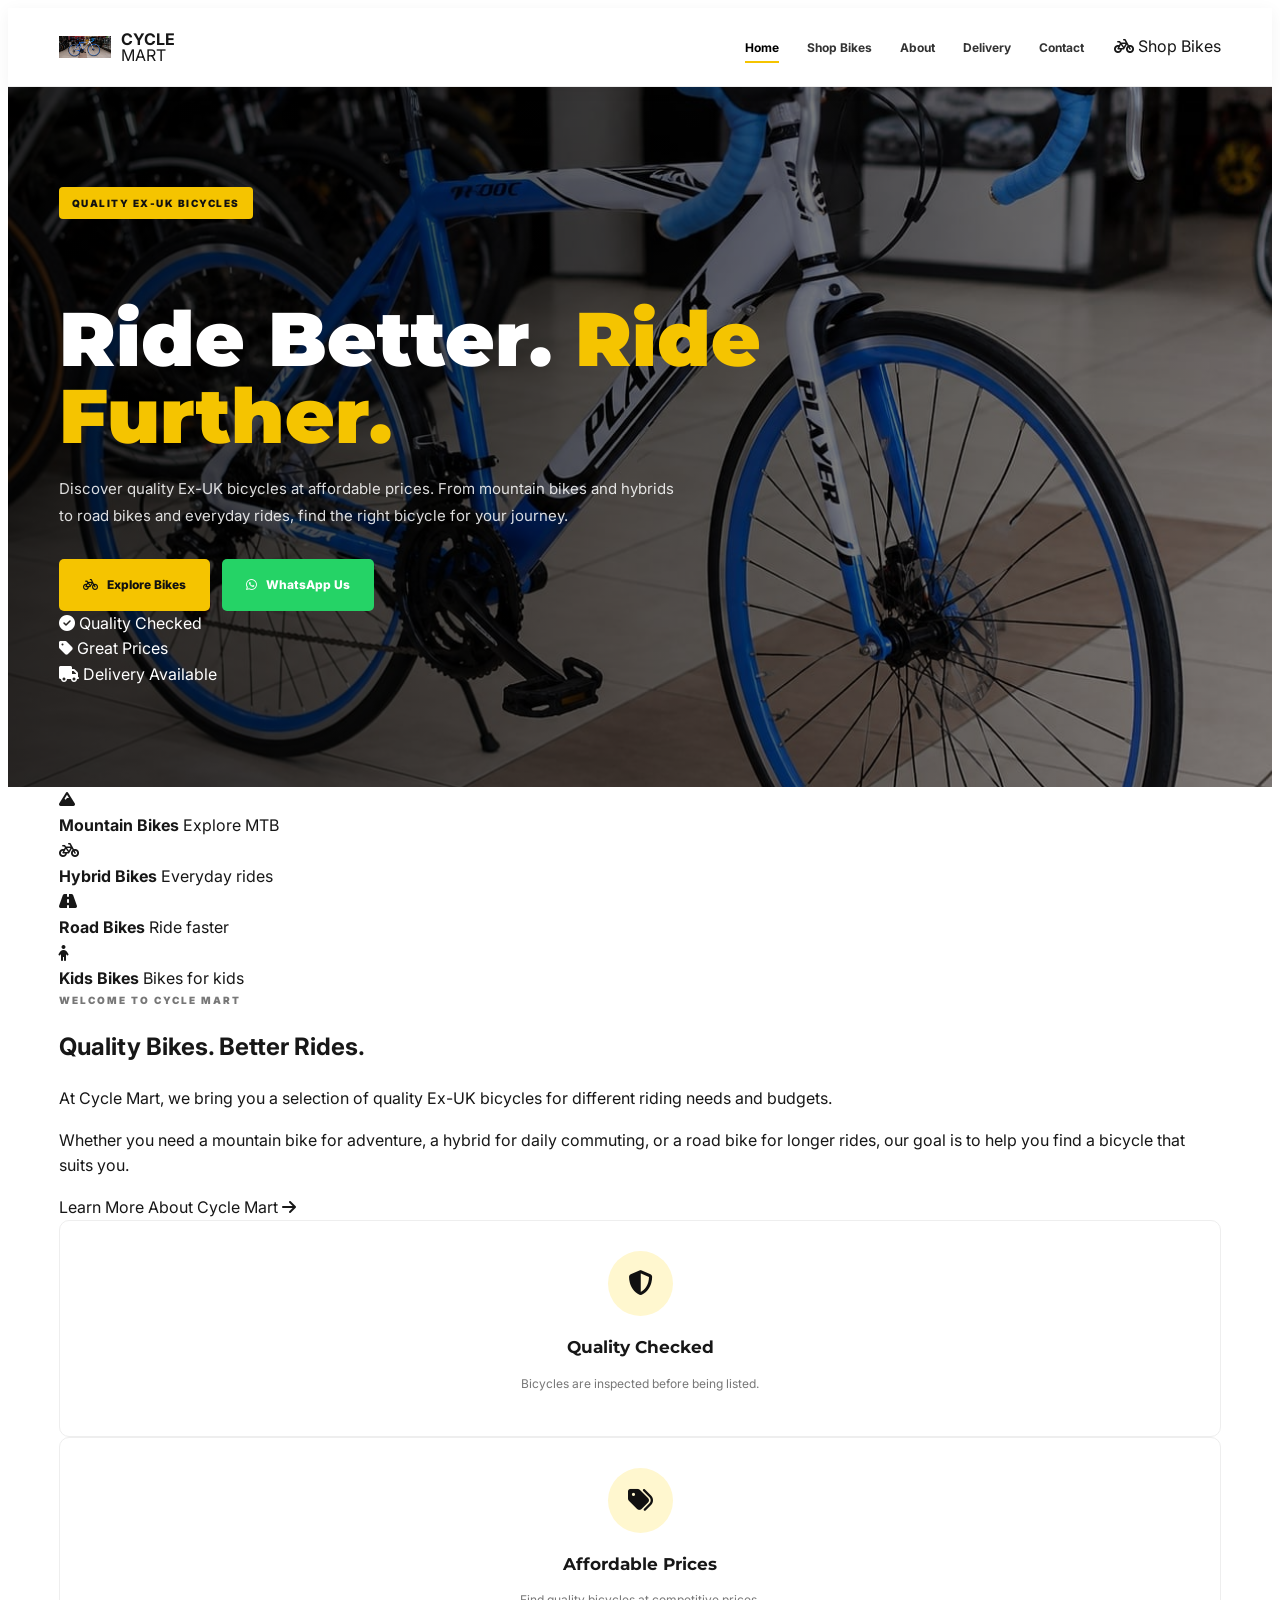
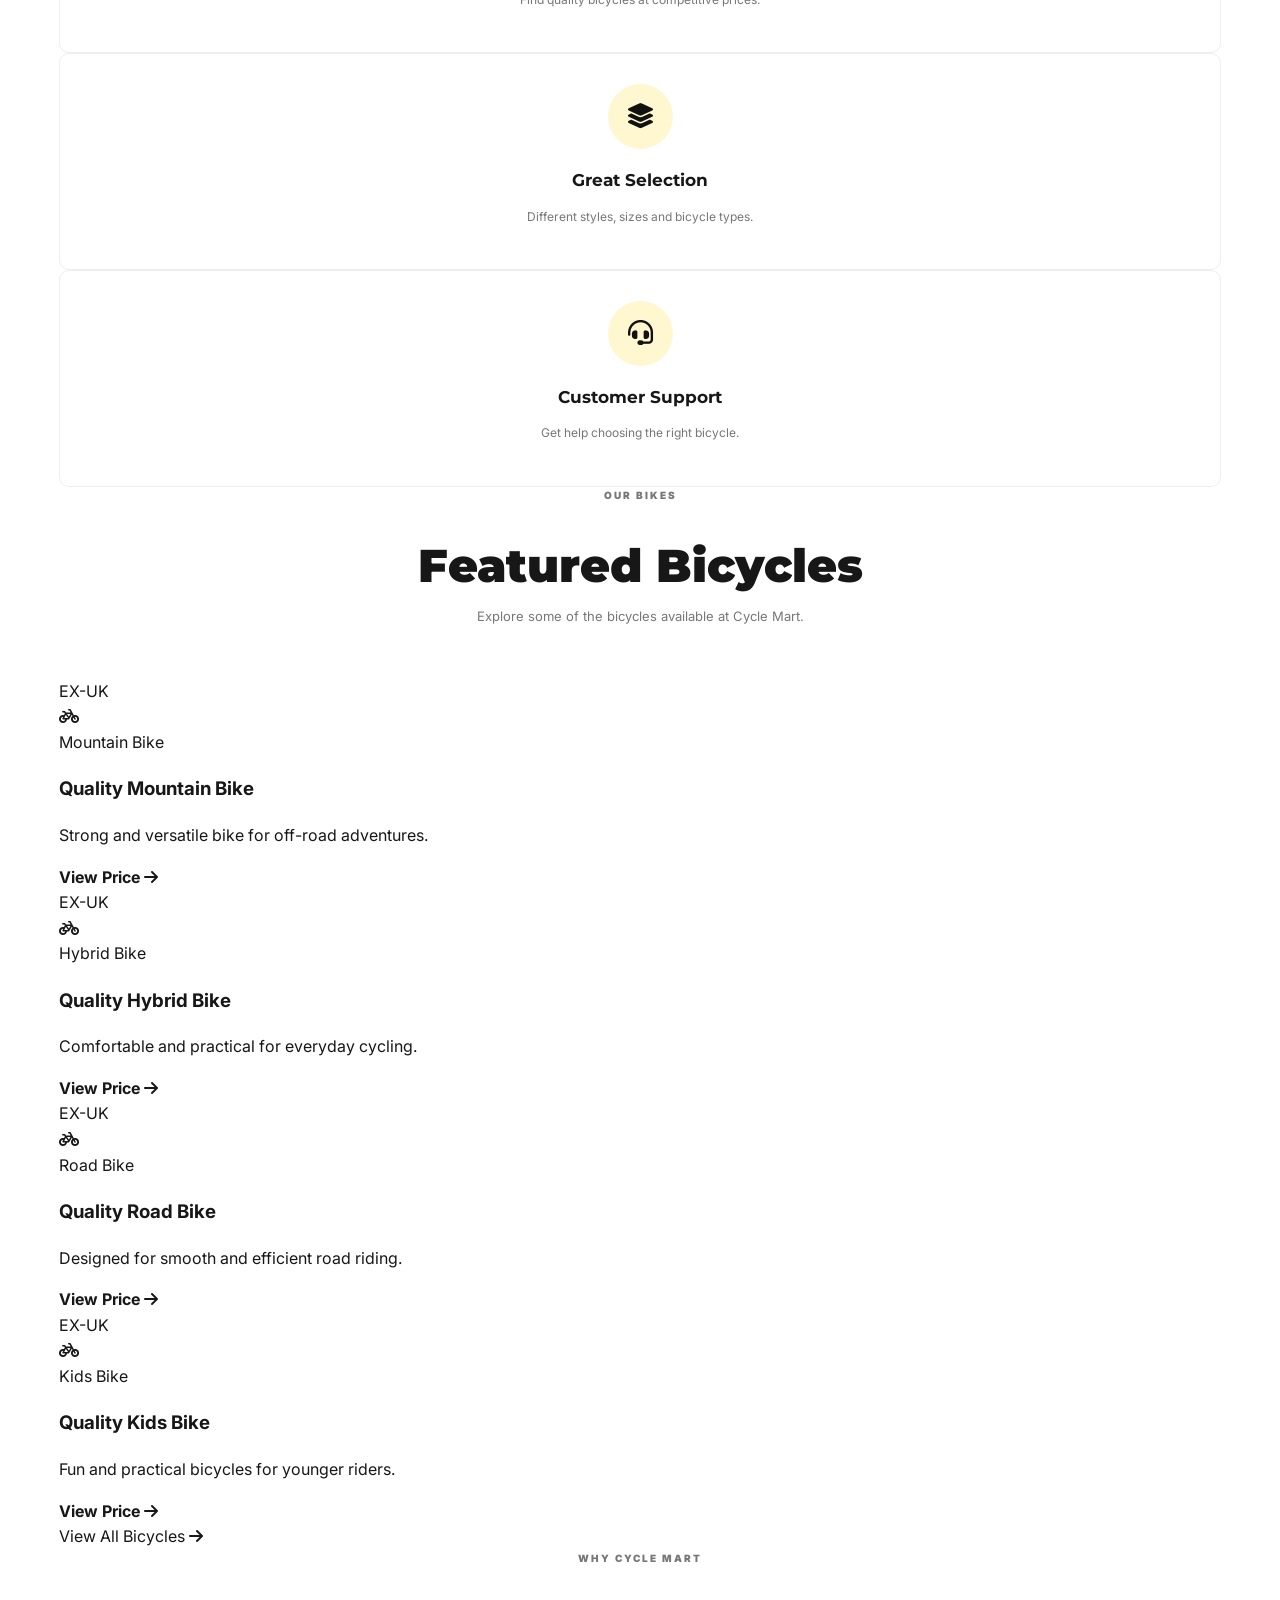
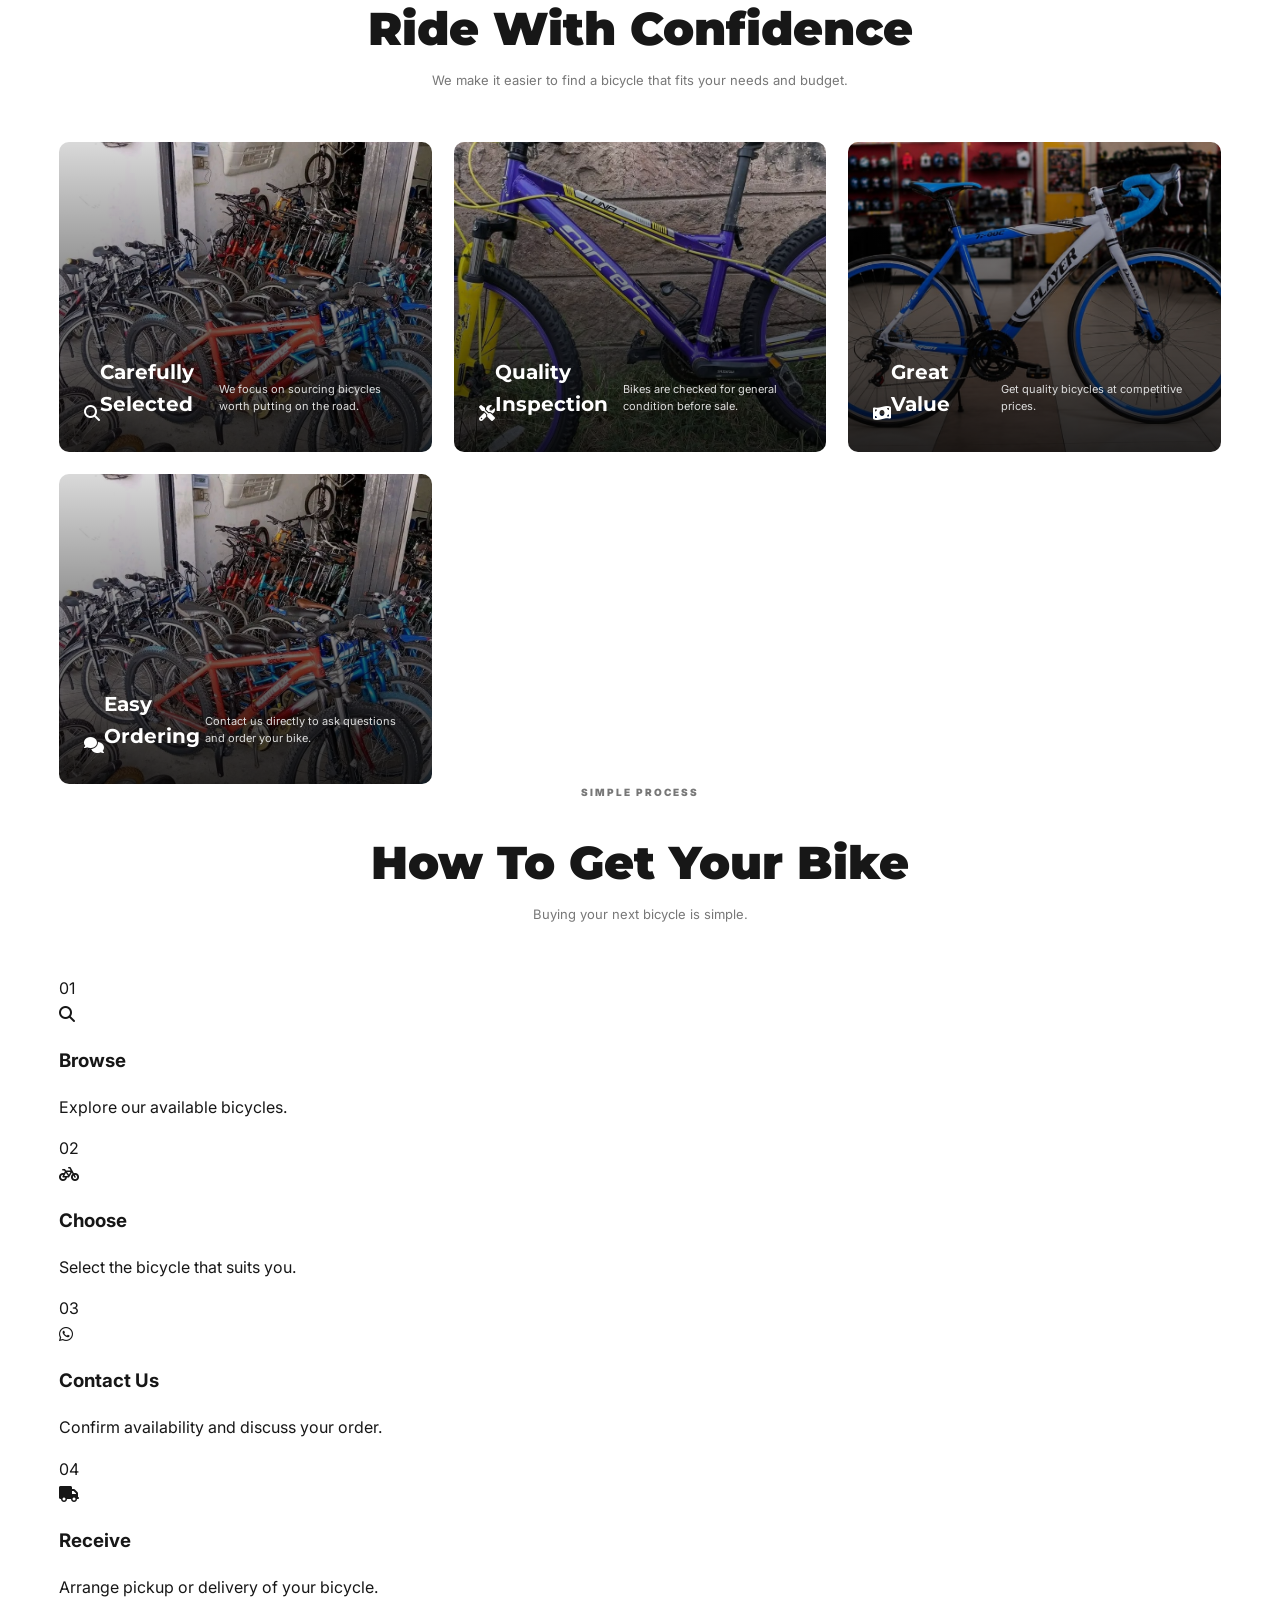
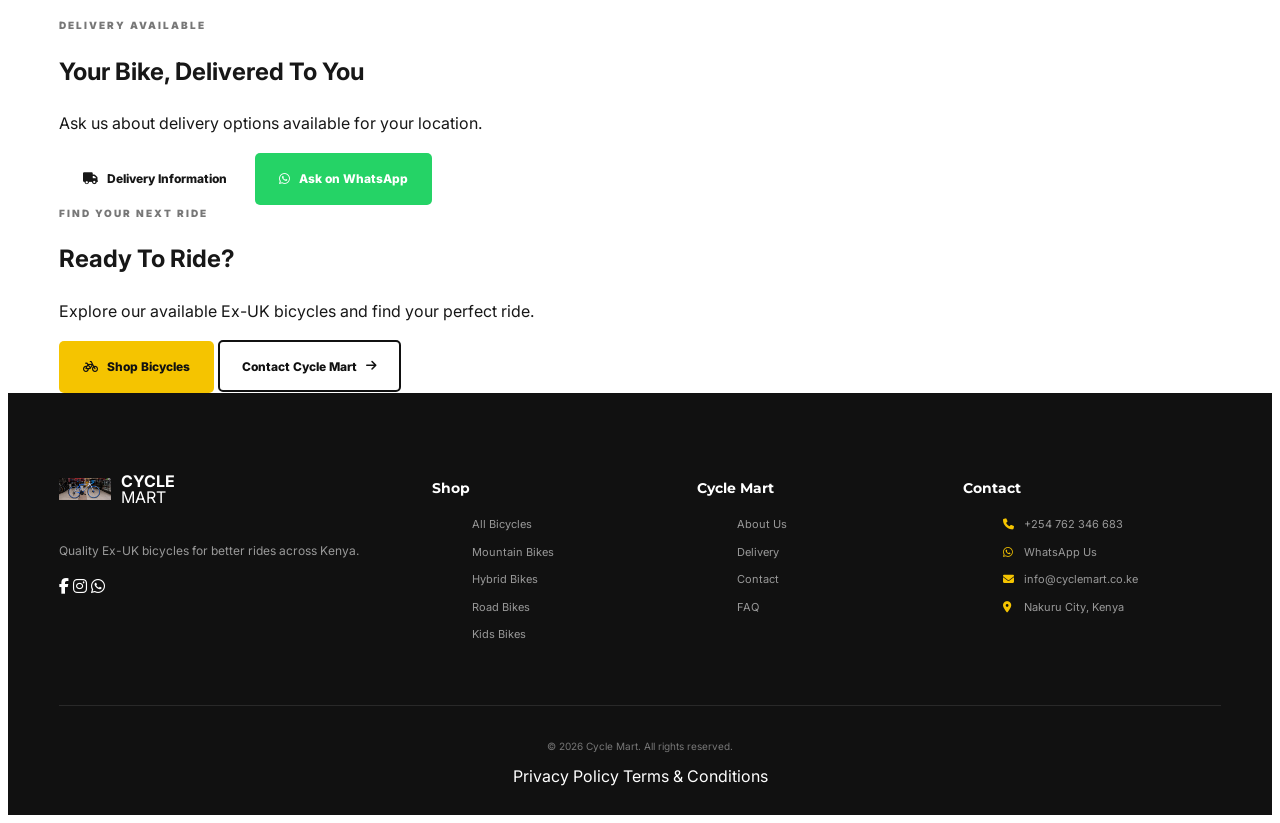
==== commit 560082b7: "added images" ====
--- a/index.html
+++ b/index.html
@@ -1789,4 +1789,3 @@
 </body>
 
 </html>
-```
